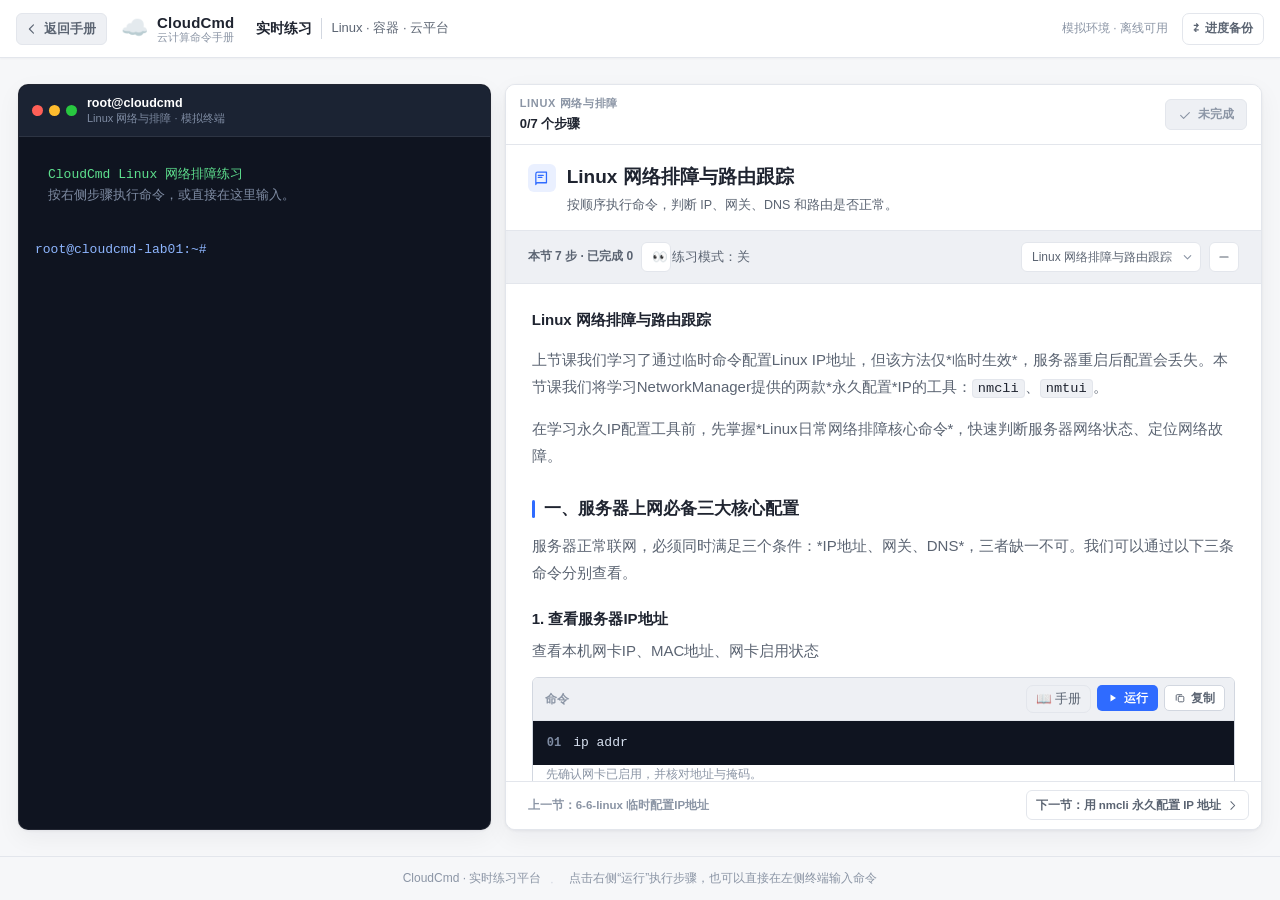
==== academy-lab.html @ 7b752c63 "Establish CloudCmd release baseline" ====
<!DOCTYPE html>
<html lang="zh-CN" data-academy-view>
<head>
<meta charset="UTF-8">
<meta name="viewport" content="width=device-width, initial-scale=1, viewport-fit=cover">
<title>CloudCmd · 实时练习平台</title>
<meta name="description" content="CloudCmd 实时练习平台：左侧模拟终端，右侧步骤讲义，覆盖 Linux、Docker、Kubernetes、华为云 CLI、监控排障等场景，离线可用。">
<meta name="theme-color" content="#2f6bff">
<link rel="icon" href="data:image/svg+xml,<svg xmlns='http://www.w3.org/2000/svg' viewBox='0 0 100 100'><text y='.9em' font-size='90'>☁️</text></svg>">
<link rel="stylesheet" href="assets/css/main.css?v=20260925a">
<link rel="stylesheet" href="assets/css/lab.css?v=20260925a">
<link rel="stylesheet" href="assets/css/progress-transfer.css?v=20260926a">
<link rel="stylesheet" href="assets/css/print.css?v=20260925a" media="print">
</head>
<body class="lab-body">

<a class="skip-link" href="#lesson-body">跳到讲义内容</a>

<!-- ══════════════ 顶栏 ══════════════ -->
<header class="topbar">
  <a class="back-home" href="index.html" id="back-home" title="返回 CloudCmd 云计算命令手册">
    <svg class="ico" viewBox="0 0 24 24" aria-hidden="true"><path d="M14.5 5 7.5 12l7 7"/></svg>
    返回手册
  </a>

  <a class="brand" href="index.html" id="brand-home" title="返回 CloudCmd 首页">
    <span class="brand-logo" aria-hidden="true">☁️</span>
    <span class="brand-text">
      <strong>CloudCmd</strong>
      <small>云计算命令手册</small>
    </span>
  </a>

  <div class="academy-kicker"><strong>实时练习</strong><span>Linux · 容器 · 云平台</span></div>
  <span class="academy-status">模拟环境 · 离线可用</span>
  <button class="progress-top-btn" id="btn-progress-transfer" type="button" aria-label="备份或恢复学习进度" title="备份或恢复学习进度">⇄ <span>进度备份</span></button>
</header>

<!-- ══════════════ 主体：左终端 + 右讲义 ══════════════ -->
<main class="lab">

  <!-- ─── 左：实验机终端 ─── -->
  <section class="term" aria-label="实验终端" id="term">
    <div class="term-bar">
      <span class="term-dots" aria-hidden="true"><i class="dot dot-red"></i><i class="dot dot-yellow"></i><i class="dot dot-green"></i></span>
      <span class="term-bar-text">
        <strong>root@cloudcmd</strong>
        <small>模拟终端 · 命令由引擎现场算出</small>
      </span>
      <!-- 手机端：在「讲义 + 贴底终端」与「全屏终端」之间切换 -->
      <button class="term-bar-btn" id="term-full" type="button" aria-pressed="false" title="全屏终端 / 恢复讲义">
        <svg class="ico" viewBox="0 0 24 24" aria-hidden="true"><path d="M9 4H4v5M15 20h5v-5M20 9V4h-5M4 15v5h5"/></svg>
        <span class="sr-only">全屏终端</span>
      </button>
    </div>

    <div class="term-body" id="term-body" tabindex="0" role="log" aria-live="polite" aria-label="终端输出">
      <pre class="term-out" id="term-out"></pre>
      <div class="term-line-input" id="term-input-row">
        <span class="term-prompt">root@cloudcmd-lab01:~#</span><span class="term-caret" id="term-ghost"></span><span class="term-cursor" aria-hidden="true"></span>
      </div>
    </div>

    <!-- 手机端快捷键条：手机上 `|` `~` `$` 这类字符藏在符号键盘里，方向键干脆没有，
         所以给一排可横向滑动的按钮（桌面端由 CSS 隐藏） -->
    <div class="term-keys" id="term-keys" role="toolbar" aria-label="终端快捷键">
      <button class="tk" type="button" data-k="up" aria-label="上一条命令">↑</button>
      <button class="tk" type="button" data-k="down" aria-label="下一条命令">↓</button>
      <button class="tk" type="button" data-k="|">|</button>
      <button class="tk" type="button" data-k="-">-</button>
      <button class="tk" type="button" data-k="/">/</button>
      <button class="tk" type="button" data-k="~">~</button>
      <button class="tk" type="button" data-k="$">$</button>
      <button class="tk" type="button" data-k="*">*</button>
      <button class="tk" type="button" data-k=">">&gt;</button>
      <button class="tk" type="button" data-k="'">'</button>
      <button class="tk" type="button" data-k='"'>"</button>
      <button class="tk tk-wide" type="button" data-k="space">空格</button>
      <button class="tk tk-wide" type="button" data-k="clear">清屏</button>
    </div>

    <input class="term-real-input" id="term-real-input" type="text" spellcheck="false" autocomplete="off"
           autocapitalize="off" aria-label="在此输入命令，回车执行">
  </section>

  <!-- ─── 右：讲义面板 ─── -->
  <section class="lesson" aria-label="讲义">

    <div class="lesson-toolbar">
      <div class="lesson-context">
        <span class="lesson-kicker">Linux 网络与排障</span>
        <strong id="lesson-count">7 个步骤</strong>
      </div>
      <button class="tb-check" id="tb-check" type="button" aria-disabled="true" title="完成右侧步骤后自动打卡">
        <svg class="ico" viewBox="0 0 24 24" aria-hidden="true"><path d="M4.5 12.6 9.6 17.7 19.5 7.8"/></svg>
        <span id="tb-check-label">未完成</span>
      </button>
    </div>

    <div class="lesson-body" id="lesson-body" tabindex="-1">

      <div class="lesson-head">
        <span class="lh-icon" aria-hidden="true">
          <svg viewBox="0 0 24 24"><path d="M4 5.5A2.5 2.5 0 0 1 6.5 3H19v15H6.5A2.5 2.5 0 0 0 4 20.5z"/><path d="M7.5 7.5h7M7.5 10.5h5"/></svg>
        </span>
        <div>
          <h1 class="lh-title">Linux 网络排障与路由跟踪</h1>
          <p class="lh-subtitle">按顺序执行命令，判断 IP、网关、DNS 和路由是否正常。</p>
        </div>
      </div>

      <!-- 本节步骤导航由 academy-lab.js 生成 -->
      <nav class="lesson-tabs" aria-label="本节操作"></nav>

      <article class="lesson-doc" id="lesson-doc">
        <!-- 讲义正文由 assets/js/academy-lab.js 从课程数据渲染（支持多节课切换） -->
      </article>

    </div>

    <div class="lesson-foot"></div>
  </section>
</main>

<footer class="footer lab-footer">
  <span>CloudCmd · 实时练习平台</span>
  <span class="dot">·</span>
  <span class="sb-hint">点击右侧“运行”执行步骤，也可以直接在左侧终端输入命令</span>
</footer>

<!-- ══════════════ 数据层：模拟终端环境 + 课程数据 + 分类注册表 ══════════════ -->
<script>
  /* 与 index.html 相同的全局约定：各 data 文件把自己挂到这两个对象上。
     分类注册表用来给讲义头部取「场景」名（见 academy-lab.js 的 sceneOf）。 */
  window.CC_LESSONS = window.CC_LESSONS || [];
  window.CC_CATS = window.CC_CATS || {};
  window.CC_DATA = window.CC_DATA || {};
</script>
<script src="data/_registry.js"></script>
<script src="data/termfs.js"></script>
<script src="data/lessons.js"></script>
<script src="data/lessons-linux.js"></script>
<script src="data/lessons-container.js"></script>
<script src="data/lessons-cloud.js"></script>
<script src="data/lessons-data.js"></script>
<script src="data/lessons-shell.js"></script>
<script src="data/lessons-iac.js"></script>
<script src="data/lessons-virt.js"></script>
<script src="data/lessons-sec.js"></script>
<script src="data/lessons-perf.js"></script>
<script src="data/lessons-practice.js"></script>
<script src="data/zz-lesson-assertions.js"></script>
<script src="assets/js/store.js?v=20260926b"></script>
<script src="assets/js/progress-transfer.js?v=20260926a"></script>
<script src="assets/js/shell.js?v=20260925a"></script>
<script src="assets/js/lesson-judge.js?v=20260926b"></script>
<!-- 命令实现的扩展模块：必须排在 shell.js 之后，顺序见 tools/_cmdlist.js -->
<script src="assets/js/sim-data.js?v=20260925a"></script>
<script src="assets/js/cmd-k8s.js?v=20260925a"></script>
<script src="assets/js/cmd-virt.js?v=20260925a"></script>
<script src="assets/js/cmd-iac.js?v=20260925a"></script>
<script src="assets/js/cmd-sec.js?v=20260925a"></script>
<script src="assets/js/cmd-db.js?v=20260925a"></script>
<script src="assets/js/cmd-ops.js?v=20260925a"></script>
<script src="assets/js/cmd-basic2.js?v=20260925c"></script>
<script src="assets/js/fs-extra.js?v=20260925c"></script>
<script src="assets/js/cmd-basic3.js?v=20260925c"></script>
<script src="assets/js/cmd-host.js?v=20260925d"></script>
<script src="assets/js/cmd-text.js?v=20260925e"></script>
<script src="assets/js/cmd-cloud.js?v=20260925f"></script>
<script src="assets/js/academy-lab.js?v=20260926b"></script>
</body>
</html>
---- assets/css/main.css ----
/* ==========================================================================
   CloudCmd · 云计算命令手册
   零依赖样式表：主题变量 → 基础重置 → 布局 → 组件 → 响应式 → 工具类
   ========================================================================== */

/* ---------- 1. 主题变量 ---------- */
:root{
  --bg:#f6f7f9;
  --bg-soft:#eef0f4;
  --bg-card:#ffffff;
  --text:#1f2430;
  --text-dim:#5b6472;
  --text-faint:#8b95a5;
  --border:#e3e6ec;
  --border-strong:#d2d7e0;
  --accent:#2f6bff;
  --accent-hover:#1f56e0;
  --accent-soft:#eaf0ff;
  --cta:#22c55e;
  --cta-hover:#16a34a;
  --ok:#12a150;
  --warn:#e08700;
  --err:#e5484d;
  --purple:#7b5cff;
  --code-bg:#0f1420;
  --code-head:#1b2333;
  --code-text:#d7e0ef;
  --code-dim:#7f8ca3;
  --radius:10px;
  --radius-sm:6px;
  --shadow:0 1px 3px rgba(16,24,40,.06), 0 8px 24px rgba(16,24,40,.05);
  --shadow-lg:0 12px 40px rgba(16,24,40,.14);
  --sidebar-w:270px;
  --shell-w:400px;
  --topbar-h:58px;
  --mono:"JetBrains Mono","Cascadia Mono","SF Mono",Menlo,Consolas,"Liberation Mono",monospace;
  --sans:-apple-system,BlinkMacSystemFont,"Segoe UI","PingFang SC","Hiragino Sans GB","Microsoft YaHei",sans-serif;
}

html[data-theme="dark"]{
  --bg:#0e1116;
  --bg-soft:#151a21;
  --bg-card:#161b23;
  --text:#e6eaf2;
  --text-dim:#a3adbd;
  --text-faint:#6f7a8b;
  --border:#242b36;
  --border-strong:#333c4a;
  --accent:#5b8cff;
  --accent-hover:#7ba3ff;
  --accent-soft:#1a2540;
  --cta:#22c55e;
  --cta-hover:#2ee06a;
  --ok:#2ecc71;
  --warn:#f0a92a;
  --err:#ff6b6f;
  --shadow:0 1px 3px rgba(0,0,0,.4), 0 8px 24px rgba(0,0,0,.3);
  --shadow-lg:0 12px 40px rgba(0,0,0,.5);
  --code-head:#141b28;
}

/* ---------- 2. 基础重置 ---------- */
*,*::before,*::after{box-sizing:border-box}
html{-webkit-text-size-adjust:100%}
body{
  margin:0;
  background:var(--bg);
  color:var(--text);
  font:15px/1.65 var(--sans);
  overflow-wrap:break-word;
}
h1,h2,h3,h4{margin:0;font-weight:650;line-height:1.35}
p{margin:0}
a{color:var(--accent);text-decoration:none}
a:hover{text-decoration:underline}
code,kbd,pre{font-family:var(--mono)}
button{font:inherit;color:inherit}
ul,ol{margin:0;padding:0;list-style:none}
hr{border:0;border-top:1px solid var(--border);margin:22px 0}

:focus-visible{outline:2px solid var(--accent);outline-offset:2px;border-radius:4px}

.skip-link{
  position:absolute;left:-9999px;top:0;z-index:100;
  background:var(--accent);color:#fff;padding:10px 16px;border-radius:0 0 var(--radius) 0;
}
.skip-link:focus{left:0}

::-webkit-scrollbar{width:10px;height:10px}
::-webkit-scrollbar-thumb{background:var(--border-strong);border-radius:6px;border:2px solid transparent;background-clip:content-box}
::-webkit-scrollbar-thumb:hover{background:var(--text-faint);background-clip:content-box}
::-webkit-scrollbar-track{background:transparent}

/* ---------- 3. 顶栏 ---------- */
.topbar{
  position:sticky;top:0;z-index:40;
  height:var(--topbar-h);
  display:flex;align-items:center;gap:14px;
  padding:0 16px;
  background:color-mix(in srgb, var(--bg-card) 88%, transparent);
  backdrop-filter:saturate(180%) blur(12px);
  border-bottom:1px solid var(--border);
}
.brand{display:flex;align-items:center;gap:9px;color:var(--text);flex:0 0 auto}
.brand:hover{text-decoration:none}
.brand-logo{font-size:22px;line-height:1}
.brand-text{display:flex;flex-direction:column;line-height:1.15}
.brand-text strong{font-size:15px;letter-spacing:.2px}
.brand-text small{font-size:11px;color:var(--text-faint)}

.search-wrap{position:relative;flex:1 1 auto;max-width:560px;margin:0 auto}
.search-icon{
  position:absolute;left:11px;top:50%;transform:translateY(-50%);
  width:16px;height:16px;color:var(--text-faint);pointer-events:none;
}
#search-input{
  width:100%;height:38px;
  padding:0 46px 0 34px;
  background:var(--bg-soft);
  border:1px solid var(--border);
  border-radius:999px;
  color:var(--text);font-size:14px;
  transition:border-color .15s, background .15s, box-shadow .15s;
}
#search-input::placeholder{color:var(--text-faint)}
#search-input:focus{
  outline:none;background:var(--bg-card);
  border-color:var(--accent);
  box-shadow:0 0 0 3px var(--accent-soft);
}
#search-input::-webkit-search-cancel-button{cursor:pointer}
.search-kbd{
  position:absolute;right:10px;top:50%;transform:translateY(-50%);
  font-size:11px;color:var(--text-faint);
  border:1px solid var(--border-strong);border-radius:5px;
  padding:1px 6px;background:var(--bg-card);
}

.icon-btn{
  display:inline-flex;align-items:center;justify-content:center;
  width:38px;height:38px;flex:0 0 auto;
  background:transparent;border:1px solid transparent;border-radius:var(--radius-sm);
  cursor:pointer;color:var(--text-dim);
  transition:background .15s,color .15s;
}
.icon-btn:hover{background:var(--bg-soft);color:var(--text)}
.icon-btn svg{width:19px;height:19px}

/* ---------- 4. 布局 ---------- */
.layout{display:flex;align-items:flex-start;min-height:calc(100vh - var(--topbar-h) - 50px)}

.sidebar{
  position:sticky;top:var(--topbar-h);
  flex:0 0 var(--sidebar-w);width:var(--sidebar-w);
  height:calc(100vh - var(--topbar-h));
  display:flex;flex-direction:column;
  border-right:1px solid var(--border);
  background:var(--bg-card);
}
/* 窗口不够宽又开着临时 Shell 时，先把侧栏让出来给文档和终端 */
@media (max-width:1439.98px){
  html[data-shell="on"] .sidebar{display:none}
}
.nav{flex:1 1 auto;overflow-y:auto;padding:14px 10px 8px}
.nav-group{margin-bottom:16px}
.nav-group-title{
  font-size:11px;font-weight:700;letter-spacing:.08em;text-transform:uppercase;
  color:var(--text-faint);padding:0 10px 6px;
}
.nav-link{
  display:flex;align-items:center;gap:9px;
  padding:7px 10px;border-radius:var(--radius-sm);
  color:var(--text-dim);font-size:13.5px;
  transition:background .13s,color .13s;
}
.nav-link:hover{background:var(--bg-soft);color:var(--text);text-decoration:none}
.nav-link.active{background:var(--accent-soft);color:var(--accent);font-weight:600}
.nav-link .nav-icon{font-size:15px;line-height:1;flex:0 0 auto}
.nav-link .nav-name{flex:1 1 auto;min-width:0;overflow:hidden;text-overflow:ellipsis;white-space:nowrap}
.nav-link .nav-count{
  font-size:11px;font-variant-numeric:tabular-nums;
  color:var(--text-faint);background:var(--bg-soft);
  border-radius:999px;padding:1px 7px;flex:0 0 auto;
}
.nav-link.active .nav-count{background:var(--bg-card);color:var(--accent)}
.nav-link.soon{opacity:.55;cursor:not-allowed}
.nav-link.soon:hover{background:transparent;color:var(--text-dim)}

.sidebar-foot{border-top:1px solid var(--border);padding:12px 14px}
.progress-box{font-size:12px;color:var(--text-dim)}
.progress-head{display:flex;justify-content:space-between;margin-bottom:7px}
.progress-head b{color:var(--text);font-variant-numeric:tabular-nums}
.progress-bar{height:6px;border-radius:999px;background:var(--bg-soft);overflow:hidden}
.progress-fill{height:100%;background:linear-gradient(90deg,var(--accent),var(--ok));border-radius:999px;transition:width .3s}

.backdrop{position:fixed;inset:var(--topbar-h) 0 0;background:rgba(16,24,40,.42);z-index:25;border:0}

.main{
  flex:1 1 auto;min-width:0;
  padding:26px 30px 60px;
  max-width:1180px;
}
.wrap{max-width:1000px}

/* ---------- 5. 页头 / 面包屑 ---------- */
.breadcrumb{font-size:12.5px;color:var(--text-faint);margin-bottom:12px}
.breadcrumb a{color:var(--text-dim)}
.breadcrumb span.sep{margin:0 6px;color:var(--text-faint)}

.page-head{margin-bottom:22px}
.page-head h1{font-size:25px;display:flex;align-items:center;gap:10px;flex-wrap:wrap}
.page-head h1 .emoji{font-size:24px}
.page-sub{color:var(--text-dim);font-size:13.5px;margin-top:7px}
/* 标题行：左边标题，右边「实时练习」入口 */
.page-head-row{display:flex;align-items:center;gap:14px;flex-wrap:wrap}
.page-head-row h1{flex:1 1 auto;min-width:0}

/* 分类页的「实时练习」入口按钮 */
.practice-entry{
  display:inline-flex;align-items:center;gap:10px;flex:0 0 auto;
  padding:9px 14px;border-radius:var(--radius);
  background:linear-gradient(180deg,#e9f9ef,#d7f2e2);
  border:1px solid #a9dfc0;color:#0f6b39;text-decoration:none;
  transition:transform .13s,border-color .13s,box-shadow .13s;
}
.practice-entry:hover{
  text-decoration:none;transform:translateY(-1px);
  border-color:var(--cta);box-shadow:0 4px 14px rgba(34,197,94,.18);
}
.practice-entry .pe-icon{font-size:17px;line-height:1}
.practice-entry .pe-text{display:flex;flex-direction:column;line-height:1.25}
.practice-entry .pe-text b{font-size:13.5px;font-weight:700}
.practice-entry .pe-text small{font-size:11.5px;color:#3f7d5c}
.practice-entry .pe-go{font-size:14px;font-weight:700;color:var(--cta)}
.practice-entry.is-soon{
  background:var(--bg-soft);border-color:var(--border);color:var(--text-faint);
  cursor:not-allowed;transform:none;box-shadow:none;
}
.practice-entry.is-soon .pe-text small{color:var(--text-faint)}
html[data-theme="dark"] .practice-entry{
  background:linear-gradient(180deg,#13301f,#0f2618);border-color:#2b6b45;color:#7ee39c;
}
html[data-theme="dark"] .practice-entry .pe-text small{color:#6fbf8d}
html[data-theme="dark"] .practice-entry.is-soon{background:var(--bg-soft);border-color:var(--border);color:var(--text-faint)}

/* ---------- 6.1 练习列表（分类 → 一步一步复习） ---------- */
.practice-sum{
  margin:0 0 16px;padding:12px 15px;
  background:var(--bg-card);border:1px solid var(--border);border-radius:var(--radius);
  font-size:13px;color:var(--text-dim);
}
.practice-sum b{color:var(--accent);font-size:14.5px;margin:0 2px}
.practice-list{display:flex;flex-direction:column;gap:10px}
.practice-item{
  display:flex;align-items:center;gap:14px;
  padding:13px 16px;
  background:var(--bg-card);border:1px solid var(--border);border-radius:var(--radius);
  text-decoration:none;color:inherit;
  transition:border-color .14s,transform .14s,box-shadow .14s;
}
.practice-item:hover{
  text-decoration:none;transform:translateX(2px);
  border-color:var(--cta);box-shadow:0 3px 12px rgba(16,24,40,.06);
}
.practice-item.is-done{border-color:rgba(18,161,80,.45);background:linear-gradient(180deg,var(--bg-card),rgba(34,197,94,.05))}
.pi-no{
  flex:0 0 auto;width:34px;display:flex;flex-direction:column;align-items:center;gap:3px;
  font-size:13px;font-weight:700;color:var(--text-dim);
}
/* 难度标记：由本节引用的命令等级推算（见 terminal.js 的 levelOf）。
   目的很直接 —— 课程在数据里的顺序是按写作批次追加的，实测 18 个分类里只有 1 个
   是难度递增的；不给标记的话，新手进一个分类根本看不出从哪开始。 */
.pi-lv{
  font-style:normal;display:inline-block;
  padding:1px 6px;border-radius:999px;
  font-size:10.5px;font-weight:700;letter-spacing:.2px;
  border:1px solid transparent;
}
.pi-lv.lv1{background:rgba(34,197,94,.14);color:#16a34a;border-color:rgba(34,197,94,.28)}
.pi-lv.lv2{background:rgba(59,130,246,.13);color:#2563eb;border-color:rgba(59,130,246,.26)}
.pi-lv.lv3{background:rgba(245,158,11,.14);color:#d97706;border-color:rgba(245,158,11,.28)}
.pi-lv.lv4{background:rgba(239,68,68,.13);color:#dc2626;border-color:rgba(239,68,68,.26)}
.practice-item.is-done .pi-no{color:var(--ok)}
.pi-main{flex:1 1 auto;min-width:0;display:flex;flex-direction:column;gap:5px}
.pi-title{font-size:14.5px;font-weight:650;display:flex;align-items:center;gap:9px;flex-wrap:wrap}
.pi-done{font-style:normal;font-size:11.5px;font-weight:700;color:var(--ok);background:rgba(34,197,94,.12);padding:1px 7px;border-radius:999px}
.pi-task{font-size:12.5px;color:var(--text-dim);overflow:hidden;text-overflow:ellipsis;white-space:nowrap}
.pi-meta{display:flex;align-items:center;gap:9px;font-size:11.5px;color:var(--text-faint)}
.pi-bar{flex:0 0 auto;width:96px;height:5px;border-radius:999px;background:var(--bg-soft);overflow:hidden}
.pi-bar i{display:block;height:100%;background:var(--cta);border-radius:999px}
.pi-num{flex:0 0 auto}
.pi-cmd{
  font-family:var(--mono);font-size:11.5px;
  overflow:hidden;text-overflow:ellipsis;white-space:nowrap;
  padding:1px 6px;border-radius:4px;background:var(--bg-soft);
}
.pi-go{flex:0 0 auto;font-size:12.5px;font-weight:700;color:var(--cta);white-space:nowrap}

.section-title{
  font-size:13px;font-weight:700;letter-spacing:.04em;
  color:var(--text-faint);text-transform:uppercase;
  margin:30px 0 12px;
}

/* ---------- 6. 首页 hero ---------- */
.hero{
  background:linear-gradient(135deg,var(--accent-soft),var(--bg-card) 62%);
  border:1px solid var(--border);
  border-radius:var(--radius);
  padding:24px 26px;
  box-shadow:var(--shadow);
  margin-bottom:8px;
}
.hero h1{font-size:27px;letter-spacing:-.01em}
.hero p{color:var(--text-dim);margin-top:9px;font-size:14px;max-width:62ch}
.hero-stats{display:flex;gap:26px;margin-top:18px;flex-wrap:wrap}
.hero-cta{display:flex;align-items:center;gap:13px;flex-wrap:wrap;margin-top:16px}
.btn-primary{
  display:inline-flex;align-items:center;gap:7px;
  background:var(--accent);color:#fff;
  padding:9px 19px;border-radius:999px;
  font-size:14px;font-weight:600;
  box-shadow:0 4px 14px rgba(47,107,255,.28);
  transition:background .15s,transform .15s;
}
.btn-primary:hover{background:var(--accent-hover);text-decoration:none;transform:translateY(-1px)}
.hero-cta-note{font-size:12.5px;color:var(--text-faint)}
.hero-stat b{display:block;font-size:22px;font-variant-numeric:tabular-nums;line-height:1.2}
.hero-stat span{font-size:12px;color:var(--text-faint)}

/* ---------- 7. 分类卡片网格 ---------- */
.grid{display:grid;gap:13px;grid-template-columns:repeat(auto-fill,minmax(232px,1fr))}
.cat-card{
  display:flex;flex-direction:column;gap:7px;
  background:var(--bg-card);border:1px solid var(--border);
  border-radius:var(--radius);padding:15px 16px;
  color:var(--text);
  transition:transform .14s,border-color .14s,box-shadow .14s;
}
.cat-card:hover{
  text-decoration:none;transform:translateY(-2px);
  border-color:var(--accent);box-shadow:var(--shadow);
}
.cat-card-top{display:flex;align-items:center;gap:9px}
.cat-card-top .emoji{font-size:19px}
.cat-card-top strong{font-size:14.5px;flex:1 1 auto}
.cat-card-top .nav-count,.cat-card .count{
  font-size:11px;color:var(--text-faint);background:var(--bg-soft);
  border-radius:999px;padding:1px 8px;font-variant-numeric:tabular-nums;flex:0 0 auto;
}
.cat-card p{font-size:12.5px;color:var(--text-dim);min-height:2.6em}
.cat-card .cat-bar{height:4px;border-radius:999px;background:var(--bg-soft);overflow:hidden;margin-top:2px}
.cat-card .cat-bar i{display:block;height:100%;background:var(--ok);border-radius:999px}
.cat-card.soon{opacity:.6}
.cat-card.soon:hover{transform:none;border-color:var(--border);box-shadow:none}

/* ---------- 8. 工具条（筛选） ---------- */
.toolbar{
  display:flex;align-items:center;gap:10px;flex-wrap:wrap;
  padding:11px 13px;margin-bottom:16px;
  background:var(--bg-card);border:1px solid var(--border);border-radius:var(--radius);
}
.toolbar-label{font-size:12px;color:var(--text-faint)}
.seg{display:flex;background:var(--bg-soft);border-radius:var(--radius-sm);padding:2px;gap:2px}
.seg button{
  border:0;background:transparent;cursor:pointer;
  padding:5px 11px;border-radius:5px;font-size:12.5px;color:var(--text-dim);
  transition:background .13s,color .13s;
}
.seg button:hover{color:var(--text)}
.seg button[aria-pressed="true"]{background:var(--bg-card);color:var(--accent);font-weight:600;box-shadow:0 1px 2px rgba(16,24,40,.08)}
.toolbar select{
  height:31px;padding:0 8px;font-size:12.5px;
  background:var(--bg-soft);color:var(--text);
  border:1px solid var(--border);border-radius:var(--radius-sm);
}
.toolbar-spacer{flex:1 1 auto}
.chk{display:inline-flex;align-items:center;gap:6px;font-size:12.5px;color:var(--text-dim);cursor:pointer;user-select:none}
.chk input{accent-color:var(--accent);width:14px;height:14px;cursor:pointer}

/* ---------- 9. 命令卡片 ---------- */
.cmd-list{display:flex;flex-direction:column;gap:12px}
.cmd-card{
  background:var(--bg-card);border:1px solid var(--border);
  border-radius:var(--radius);overflow:hidden;
  transition:border-color .14s,box-shadow .14s;
}
.cmd-card:hover{border-color:var(--border-strong)}
.cmd-card.open{border-color:var(--accent);box-shadow:var(--shadow)}
.cmd-card.mastered{border-left:3px solid var(--ok)}
.cmd-head{
  display:flex;align-items:flex-start;gap:11px;
  padding:13px 15px;cursor:pointer;
}
.cmd-head:hover{background:var(--bg-soft)}
.cmd-head-main{flex:1 1 auto;min-width:0}
.cmd-name-row{display:flex;align-items:center;gap:9px;flex-wrap:wrap}
.cmd-name{
  font-family:var(--mono);font-size:14.5px;font-weight:650;
  color:var(--text);letter-spacing:-.01em;
}
.cmd-summary{font-size:13px;color:var(--text-dim);margin-top:5px}
.cmd-head-actions{display:flex;align-items:center;gap:3px;flex:0 0 auto}
.cmd-body{border-top:1px solid var(--border);padding:15px 16px 17px;background:var(--bg)}

/* 徽章 */
.badge{
  display:inline-flex;align-items:center;gap:3px;
  font-size:11px;font-weight:600;line-height:1;
  padding:3px 7px;border-radius:999px;white-space:nowrap;
}
.badge.lv1{background:rgba(18,161,80,.13);color:var(--ok)}
.badge.lv2{background:rgba(47,107,255,.13);color:var(--accent)}
.badge.lv3{background:rgba(224,135,0,.15);color:var(--warn)}
.badge.lv4{background:rgba(229,72,77,.13);color:var(--err)}
.badge.tag{background:var(--bg-soft);color:var(--text-faint);font-weight:500}
.badge.cat{background:var(--accent-soft);color:var(--accent)}

/* 星标按钮 */
.star-btn{
  display:inline-flex;align-items:center;justify-content:center;
  width:30px;height:30px;border:0;background:transparent;
  border-radius:var(--radius-sm);cursor:pointer;color:var(--text-faint);
  transition:background .13s,color .13s;
}
.star-btn:hover{background:var(--bg-soft);color:var(--warn)}
.star-btn.on{color:var(--warn)}
.star-btn svg{width:16px;height:16px}

/* ---------- 10. 代码块 ---------- */
.code{
  position:relative;background:var(--code-bg);
  border-radius:var(--radius-sm);margin:9px 0;
  border:1px solid rgba(255,255,255,.06);
}
.code-head{
  display:flex;align-items:center;gap:8px;
  padding:6px 10px;background:var(--code-head);
  border-radius:var(--radius-sm) var(--radius-sm) 0 0;
}
.code-head .lang{font-size:11px;color:var(--code-dim);font-family:var(--mono);flex:1 1 auto;letter-spacing:.04em}
.code pre{
  margin:0;padding:11px 13px;overflow-x:auto;
  color:var(--code-text);font-size:13px;line-height:1.62;
  tab-size:2;
}
.code.single pre{border-radius:var(--radius-sm)}
.copy-btn{
  display:inline-flex;align-items:center;gap:5px;
  border:1px solid rgba(255,255,255,.16);background:rgba(255,255,255,.06);
  color:#c3cddd;font-size:11.5px;
  padding:3px 9px;border-radius:5px;cursor:pointer;
  transition:background .13s,color .13s,border-color .13s;flex:0 0 auto;
}
.copy-btn:hover{background:rgba(255,255,255,.14);color:#fff}
.copy-btn.done{background:rgba(46,204,113,.2);border-color:rgba(46,204,113,.5);color:#5ee08e}
.copy-btn svg{width:13px;height:13px}

/* 内联命令代码（正文里） */
.inline-code{
  font-family:var(--mono);font-size:.9em;
  background:var(--bg-soft);color:var(--text);
  border:1px solid var(--border);
  padding:1px 5px;border-radius:4px;
}

/* ---------- 11. 详情区块 ---------- */
.block{margin:16px 0}
.block-title{
  font-size:11.5px;font-weight:700;letter-spacing:.07em;text-transform:uppercase;
  color:var(--text-faint);margin-bottom:8px;
}
.param-table{width:100%;border-collapse:collapse;font-size:13px}
.param-table th,.param-table td{
  text-align:left;padding:7px 10px;
  border-bottom:1px solid var(--border);vertical-align:top;
}
.param-table th{font-size:11.5px;color:var(--text-faint);font-weight:600;text-transform:uppercase;letter-spacing:.05em}
.param-table tr:last-child td{border-bottom:0}
.param-table td:first-child{
  font-family:var(--mono);font-size:12.5px;
  white-space:nowrap;color:var(--accent);width:1%;
}
.param-table td:last-child{color:var(--text-dim)}

.notes{
  background:rgba(224,135,0,.08);
  border-left:3px solid var(--warn);
  border-radius:0 var(--radius-sm) var(--radius-sm) 0;
  padding:10px 13px;font-size:13px;
}
.notes li{position:relative;padding-left:16px;margin:4px 0;color:var(--text-dim)}
.notes li::before{content:"⚠";position:absolute;left:0;color:var(--warn);font-size:11px}
.notes li:first-child{margin-top:0}
.notes li:last-child{margin-bottom:0}

.ex{margin:11px 0}
.ex-desc{font-size:12.5px;color:var(--text-dim);margin-bottom:5px}
.ex-desc b{color:var(--text-faint);font-weight:600;margin-right:5px;font-variant-numeric:tabular-nums}

.related{display:flex;flex-wrap:wrap;gap:7px}
.related a{
  font-family:var(--mono);font-size:12px;
  background:var(--bg-soft);border:1px solid var(--border);
  padding:3px 9px;border-radius:999px;color:var(--text-dim);
}
.related a:hover{border-color:var(--accent);color:var(--accent);text-decoration:none}

.detail-foot{
  display:flex;justify-content:space-between;gap:12px;align-items:center;flex-wrap:wrap;
  margin-top:20px;padding-top:14px;border-top:1px dashed var(--border);
  font-size:12.5px;
}
.detail-foot-meta{display:inline-flex;align-items:center;gap:6px;flex-wrap:wrap}

/* 「标记为已掌握」——
   这是一条命令唯一的"我学会了"动作，做小了不像按钮、做花了抢内容。
   形态取"复选框"的隐喻：左边一个空圆圈，勾上之后圆圈填绿、勾变白。
   （早先这里没给 svg 定尺寸，勾图标按浏览器默认的 300×150 渲染，
   把整条底栏撑得又高又怪 —— 这是"太丑"的真正原因。） */
.detail-foot .master-toggle{
  display:inline-flex;align-items:center;gap:9px;
  background:var(--bg-card);border:1px solid var(--border);
  padding:7px 15px 7px 9px;border-radius:10px;cursor:pointer;
  color:var(--text);font-size:13px;font-weight:500;line-height:1;
  box-shadow:0 1px 2px rgba(0,0,0,.04);
  transition:background .16s ease,border-color .16s ease,color .16s ease,box-shadow .16s ease,transform .1s ease;
}
/* 未勾选时是**看得见的空心圆 + 淡淡的勾**。
   之前给的是白色实心圆，在浅色页面上像一个渲染空洞 ——
   截图看过一眼就知道：它不像"点我打勾"，像坏了。 */
.detail-foot .master-toggle .mt-ico{
  display:inline-flex;align-items:center;justify-content:center;
  width:20px;height:20px;border-radius:50%;flex:0 0 auto;
  background:transparent;border:1.5px solid var(--text-faint);color:var(--text-faint);
  transition:background .16s ease,border-color .16s ease,box-shadow .16s ease,color .16s ease;
}
.detail-foot .master-toggle .mt-ico svg{width:12px;height:12px;opacity:.4;transition:opacity .16s ease}
.detail-foot .master-toggle:hover{border-color:var(--ok);color:var(--ok);box-shadow:0 2px 8px rgba(18,161,80,.14)}
.detail-foot .master-toggle:hover .mt-ico{border-color:var(--ok);color:var(--ok)}
.detail-foot .master-toggle:hover .mt-ico svg{opacity:.85}
.detail-foot .master-toggle:active{transform:scale(.97)}
.detail-foot .master-toggle:focus-visible{outline:2px solid var(--accent);outline-offset:2px}
.detail-foot .master-toggle.on{
  background:rgba(18,161,80,.12);border-color:rgba(18,161,80,.45);
  color:var(--ok);font-weight:600;
}
.detail-foot .master-toggle.on .mt-ico{background:var(--ok);border-color:var(--ok);box-shadow:0 0 0 3px rgba(18,161,80,.16)}
.detail-foot .master-toggle.on .mt-ico svg{opacity:1}

/* 卡片被标记掌握后，整卡略微降调，让"还没学会的"更显眼 */
.cmd-card.mastered .cmd-name::after{content:' ✓';color:var(--ok);font-weight:600}
.pager{display:flex;gap:8px}
.pager a{color:var(--text-dim);font-size:12.5px}

/* ---------- 12. 搜索页 ---------- */
.search-meta{font-size:13px;color:var(--text-dim);margin-bottom:14px}
.search-meta b{color:var(--text)}
mark{background:var(--accent-soft);color:var(--accent);border-radius:3px;padding:0 2px}
.empty{
  text-align:center;padding:56px 20px;color:var(--text-faint);
  background:var(--bg-card);border:1px dashed var(--border-strong);border-radius:var(--radius);
}
.empty .big{font-size:34px;display:block;margin-bottom:10px}
.empty p{font-size:13.5px}

.kbd-list{display:flex;flex-direction:column;gap:7px;margin-top:12px;font-size:13px;color:var(--text-dim)}
.kbd-list div{display:flex;gap:9px;align-items:center}
kbd{
  background:var(--bg-card);border:1px solid var(--border-strong);
  border-bottom-width:2px;border-radius:5px;
  padding:1px 6px;font-size:11.5px;color:var(--text);
}

/* ---------- 13. 路线图 ---------- */
.roadmap{position:relative;padding-left:30px}
/* 路线图页顶部的「综合实战」入口块。
   视觉上刻意与下面的阶段卡片区分：它不是"一个阶段"，而是"把阶段串起来用"。 */
.cap-box{
  margin:14px 0 18px;padding:14px 16px;
  border:1px solid var(--border);border-radius:var(--radius);
  background:linear-gradient(180deg,var(--bg-card),rgba(99,102,241,.05));
}
.cap-head{display:flex;align-items:baseline;gap:10px;flex-wrap:wrap;margin-bottom:10px}
.cap-head b{font-size:15px}
.cap-head span{font-size:12.5px;color:var(--text-dim)}
.cap-list{display:grid;grid-template-columns:repeat(auto-fit,minmax(260px,1fr));gap:10px}
.cap-item{
  display:flex;flex-direction:column;gap:5px;
  padding:11px 13px;border:1px solid var(--border);border-radius:var(--radius-sm);
  background:var(--bg-card);text-decoration:none;transition:border-color .13s;
}
.cap-item:hover{border-color:var(--accent);text-decoration:none}
.cap-title{font-size:13.5px;font-weight:650;color:var(--text)}
.cap-meta{font-size:11.5px;color:var(--text-faint)}
.cap-task{font-size:12px;color:var(--text-dim);line-height:1.5}
.cap-go{font-size:12px;font-weight:650;color:var(--accent);margin-top:2px}
.roadmap::before{
  content:"";position:absolute;left:9px;top:6px;bottom:6px;
  width:2px;background:var(--border);
}
.stage{position:relative;margin-bottom:14px}
.stage::before{
  content:"";position:absolute;left:-26px;top:15px;
  width:11px;height:11px;border-radius:50%;
  background:var(--bg-card);border:2px solid var(--border-strong);
}
.stage.done::before{background:var(--ok);border-color:var(--ok)}
.stage-card{
  background:var(--bg-card);border:1px solid var(--border);
  border-radius:var(--radius);padding:15px 17px;
}
.stage.done .stage-card{border-color:rgba(18,161,80,.4)}
.stage-head{display:flex;align-items:center;gap:10px;flex-wrap:wrap;cursor:pointer}
.stage-no{
  font-family:var(--mono);font-size:11px;font-weight:700;
  background:var(--accent-soft);color:var(--accent);
  padding:2px 8px;border-radius:999px;
}
.stage-head h3{font-size:15.5px;flex:1 1 auto}
.stage-meta{font-size:12px;color:var(--text-faint)}
.stage-body{margin-top:13px;display:grid;gap:12px}
.stage-sec h4{font-size:12px;color:var(--text-faint);text-transform:uppercase;letter-spacing:.06em;margin-bottom:6px}
.stage-sec ul{display:flex;flex-direction:column;gap:4px;font-size:13px;color:var(--text-dim)}
.stage-sec li{position:relative;padding-left:15px}
.stage-sec li::before{content:"▸";position:absolute;left:2px;color:var(--text-faint);font-size:10px;top:1px}
.stage-goal{font-size:13.5px;color:var(--text-dim)}
.stage-links{display:flex;gap:7px;flex-wrap:wrap;margin-top:3px}
.stage-links a{font-size:12px;background:var(--bg-soft);border:1px solid var(--border);padding:3px 9px;border-radius:999px;color:var(--text-dim)}
.stage-links a:hover{border-color:var(--accent);color:var(--accent);text-decoration:none}
.stage-done-btn{
  border:1px solid var(--border);background:var(--bg-card);cursor:pointer;
  font-size:12px;padding:4px 10px;border-radius:999px;color:var(--text-dim);
}
.stage-done-btn.on{background:rgba(18,161,80,.1);border-color:var(--ok);color:var(--ok);font-weight:600}

/* ---------- 14. 故障速查 ---------- */
.cheat{display:flex;flex-direction:column;gap:11px}
.cheat-card{
  background:var(--bg-card);border:1px solid var(--border);
  border-radius:var(--radius);padding:14px 16px;
}
.cheat-card h3{font-size:14.5px;display:flex;align-items:center;gap:8px}
.cheat-card .sym{font-size:15px}
.cheat-chain{
  font-family:var(--mono);font-size:12.5px;color:var(--text-dim);
  margin-top:9px;line-height:1.8;word-break:break-word;
}
.cheat-chain .arrow{color:var(--accent);margin:0 5px}
/* 链上每一步：能点进命令手册的给一条下划线，模拟终端跑不了的给虚化 + 「仅真机」标 */
.cheat-step{padding:0 1px;border-bottom:1px dashed transparent}
.cheat-step a{color:inherit;text-decoration:none;border-bottom:1px dashed var(--border-strong)}
.cheat-step a:hover{color:var(--accent);border-bottom-color:var(--accent)}
.cheat-step.is-note{color:var(--text-faint);font-style:italic}
.cheat-step.not-runnable{opacity:.72}
.cheat-step.not-runnable a{border-bottom-style:dotted}
.cheat-tag{
  display:inline-block;margin:0 2px 0 4px;padding:0 5px;
  font-size:10.5px;line-height:16px;border-radius:4px;
  color:var(--warn,#b26a00);border:1px solid currentColor;opacity:.85;
  vertical-align:1px;white-space:nowrap;
}
/* 命令详情页顶部的「仅真机」说明：先说清楚跑不了，再给原因 */
.sim-note{
  display:flex;gap:9px;align-items:flex-start;
  background:var(--bg-soft,rgba(178,106,0,.07));
  border:1px solid var(--warn,#b26a00);border-radius:var(--radius);
  padding:10px 12px;margin-bottom:14px;font-size:12.5px;line-height:1.7;
  color:var(--text-dim);
}
.sim-note-tag{
  flex:0 0 auto;padding:0 6px;line-height:18px;border-radius:4px;
  font-size:11px;color:var(--warn,#b26a00);border:1px solid currentColor;
  white-space:nowrap;
}
.sim-note-text{flex:1 1 auto;min-width:0}

/* ---------- 15. 页脚 ---------- */
.footer{
  display:flex;align-items:center;justify-content:center;gap:9px;flex-wrap:wrap;
  padding:18px 20px;border-top:1px solid var(--border);
  font-size:12px;color:var(--text-faint);
}
.footer .dot{color:var(--border-strong)}

/* ---------- 16. 提示条 ---------- */
.toast{
  position:fixed;left:50%;bottom:26px;transform:translate(-50%,14px);
  background:#111827;color:#f3f6fb;
  padding:9px 18px;border-radius:999px;font-size:13px;
  box-shadow:var(--shadow-lg);z-index:60;
  opacity:0;pointer-events:none;transition:opacity .2s,transform .2s;
}
.toast.show{opacity:1;transform:translate(-50%,0)}

/* ---------- 17. 响应式 ---------- */
@media (max-width:980px){
  .main{padding:20px 18px 50px}
  .hero{padding:20px}
  .hero h1{font-size:22px}
}
@media (max-width:900px){
  .only-desktop{display:none}
  .sidebar{
    position:fixed;top:var(--topbar-h);left:0;bottom:0;
    width:290px;height:auto;z-index:30;
    transform:translateX(-100%);transition:transform .22s ease;
    box-shadow:var(--shadow-lg);
  }
  body.nav-open .sidebar{transform:translateX(0)}
  body.nav-open{overflow:hidden}
  .main{padding:18px 15px 46px}
  .grid{grid-template-columns:repeat(auto-fill,minmax(160px,1fr))}
  .cmd-head{padding:12px 13px}
  .cmd-body{padding:13px}
  .param-table td:first-child{white-space:normal}
}
@media (min-width:901px){
  .only-mobile{display:none}
  .backdrop{display:none !important}
}
@media (max-width:560px){
  .brand-text small{display:none}
  .hero-stats{gap:18px}
  .hero-stat b{font-size:19px}
  .param-table thead{display:none}
  .param-table td{display:block;border:0;padding:3px 0}
  .param-table td:first-child{font-weight:650;padding-top:9px}
  .param-table td:last-child{padding-bottom:7px;border-bottom:1px solid var(--border)}
  .detail-foot{flex-direction:column;align-items:stretch}
}

/* ---------- 17.1 手机端（可看可练）：触摸目标与聚焦行为 ----------
   两条都是手机上独有的问题，桌面上不会暴露：
   1. 输入框字号 <16px 时，iOS Safari 聚焦会自动放大整个页面，用户得手动缩回去
   2. 手指的触摸目标要比鼠标大：iOS HIG 建议 44pt、Material 建议 48dp。
      收藏星标原为 30×30、筛选按钮 31 高，在手机上按不准 */
@media (max-width:760px){
  /* #search-input 是 ID 选择器，普通 input 规则压不过它，必须点名 */
  input,select,textarea,.search-input,#search-input{font-size:16px}
  /* 临时 Shell 面板里的终端输入框同理：12.5px 会让 iOS 聚焦时放大整页 */
  .term-input,.shell-body .term .term-input{font-size:16px;min-height:40px}
  .shell-body .term .term-input-row{padding:8px 11px}
  /* 触摸端去掉 300ms 双击缩放延迟 */
  a,button,.btn,.star-btn,.nav-link,.chip,input[type="checkbox"],input[type="radio"]{touch-action:manipulation}
  .lesson-body,.shell-body{overscroll-behavior:contain}

  /* ⚠️ 顶栏在窄屏会溢出，把整页撑宽（实测 375 的屏上文档宽 434）：
     flex 子项默认 min-width:auto，搜索框按内容宽度撑开后就再也缩不回去。
     必须显式给它 min-width:0，同时收紧间距。
     这个 bug 之前一直没被发现，因为当时的断言是
     `scrollWidth > innerWidth` —— 两个值都被撑到 434，比出来是"没溢出"。 */
  .topbar{gap:8px;padding:0 10px}
  .search-wrap{min-width:0;margin:0}
  .topbar .brand-text{display:none}      /* 只留 ☁️ 图标，把宽度让给搜索框 */
  .topbar .icon-btn{width:34px;height:34px;flex:0 0 auto}
  .topbar .icon-btn svg{width:18px;height:18px}
  .search-kbd{display:none}
  .star-btn{width:42px;height:42px;margin:-6px}
  .star-btn svg{width:18px;height:18px}
  .btn-ghost,.btn-primary{min-height:42px}
  .nav-link{min-height:46px}
  .chip,.filter-btn,.seg-btn{min-height:38px;padding-left:14px;padding-right:14px}
  input[type="checkbox"],input[type="radio"]{width:20px;height:20px}
  /* 代码块在窄屏要能横向滑动，而不是把整页撑宽 */
  pre,code,.code-block,.cmd-code{max-width:100%;overflow-x:auto;-webkit-overflow-scrolling:touch}
  .main{padding:14px 12px 40px}
  .cmd-head{padding:12px}
  .cmd-body{padding:12px}
}

/* ---------- 19. 模拟终端 ---------- */
.callout{
  background:var(--accent-soft);
  border:1px solid var(--border);
  border-left:3px solid var(--accent);
  border-radius:0 var(--radius) var(--radius) 0;
  padding:13px 16px;margin:14px 0 6px;
  font-size:13px;color:var(--text-dim);line-height:1.75;
}
.callout b{color:var(--text)}

.term-wrap{margin-bottom:10px}
.term{
  background:var(--code-bg);
  border:1px solid rgba(255,255,255,.08);
  border-radius:var(--radius);
  overflow:hidden;
  box-shadow:var(--shadow);
}
.term-bar{
  display:flex;align-items:center;gap:7px;
  padding:8px 12px;background:var(--code-head);
  border-bottom:1px solid rgba(255,255,255,.06);
}
.term-bar .dot{width:11px;height:11px;border-radius:50%;flex:0 0 auto}
.term-bar .dot.r{background:#ff5f57}
.term-bar .dot.y{background:#febc2e}
.term-bar .dot.g{background:#28c840}
.term-title{
  flex:1 1 auto;text-align:center;
  font-family:var(--mono);font-size:11.5px;color:var(--code-dim);
  overflow:hidden;text-overflow:ellipsis;white-space:nowrap;
}
.term-badge{
  font-size:10.5px;color:#ffd479;
  border:1px solid rgba(255,212,121,.35);border-radius:999px;
  padding:1px 8px;flex:0 0 auto;
}
.term-reset{
  border:1px solid rgba(255,255,255,.16);background:rgba(255,255,255,.06);
  color:#c3cddd;font-size:11px;padding:2px 8px;border-radius:5px;cursor:pointer;flex:0 0 auto;
}
.term-reset:hover{background:rgba(255,255,255,.14);color:#fff}

.term-out{
  font-family:var(--mono);
  font-size:12.5px;line-height:1.65;
  color:var(--code-text);
  padding:11px 13px;
  max-height:340px;overflow-y:auto;
  white-space:pre-wrap;word-break:break-word;
}
.term-compact .term-out{max-height:250px;min-height:96px}
.term-out > *{display:block}
.t-out{color:var(--code-text)}
.t-err{color:#ff8b8f}
.t-dim{color:var(--code-dim)}
.t-cmd{color:#8ee6a8}
.t-prompt{color:#7fb2ff}
.term-line{margin-top:6px}
.term-ok{color:#5ee08e;font-weight:600;margin-top:8px}
.term-hint{color:#ffd479;margin-top:8px}

.term-input-row{
  display:flex;align-items:center;gap:8px;
  padding:9px 13px;
  border-top:1px solid rgba(255,255,255,.07);
  background:rgba(255,255,255,.02);
}
.term-input{
  flex:1 1 auto;min-width:0;
  background:transparent;border:0;outline:none;
  font-family:var(--mono);font-size:13px;color:#eaf0ff;
  caret-color:#8ee6a8;
}
.term-input::placeholder{color:var(--code-dim)}
.term-input-row:focus-within{background:rgba(255,255,255,.045)}

.term-quick{display:flex;flex-wrap:wrap;gap:7px;margin:11px 0 4px}
.term-quick button{
  font-family:var(--mono);font-size:11.5px;
  background:var(--bg-card);border:1px solid var(--border);
  color:var(--text-dim);padding:3px 10px;border-radius:999px;cursor:pointer;
}
.term-quick button:hover{border-color:var(--accent);color:var(--accent)}

/* ---------- 20. 实验台：左大终端 + 右步骤讲义 ---------- */
.lab{
  display:flex;flex-direction:column;
  height:calc(100vh - var(--topbar-h) - 148px);
  min-height:480px;gap:10px;
}

/* 顶部实验条（对齐在线实验平台的工具条：题目信息 + 状态 + 主操作） */
.lab-bar{
  flex:0 0 auto;display:flex;align-items:center;gap:9px;
  background:var(--bg-card);border:1px solid var(--border);
  border-radius:var(--radius);padding:8px 13px;
  font-size:12.5px;
}
.lab-bar-brand{font-weight:700;color:var(--text);flex:0 0 auto}
.lab-bar-sep{color:var(--border-strong)}
.lab-bar-bc{color:var(--text-faint);flex:0 0 auto}
.lab-bar-spacer{flex:1 1 auto;min-width:10px}
.lab-bar-title{
  color:var(--text);font-weight:600;flex:0 1 auto;
  overflow:hidden;text-overflow:ellipsis;white-space:nowrap;max-width:320px;
}
.lab-bar-state{color:var(--text-faint);flex:0 0 auto}
.lab-bar-done{color:var(--ok);font-weight:700}
.lab-cta{
  flex:0 0 auto;border:0;cursor:pointer;
  background:var(--cta);color:#fff;
  font-size:12.5px;font-weight:600;
  padding:6px 15px;border-radius:999px;
  box-shadow:0 3px 10px rgba(34,197,94,.28);
  transition:background .14s,transform .14s;
}
.lab-cta:hover{background:var(--cta-hover);transform:translateY(-1px)}

/* 顶部题目切换条 */
.lab-tabs{
  flex:0 0 auto;display:flex;align-items:center;gap:5px;
  flex-wrap:nowrap;overflow-x:auto;padding-bottom:0;
}
.lab-tabs-label{
  flex:0 0 auto;font-size:11.5px;font-weight:700;letter-spacing:.02em;
  color:#fff;background:var(--accent);
  padding:5px 11px;border-radius:var(--radius-sm);
  margin-right:4px;
}
.lab-tab{
  flex:0 0 auto;min-width:29px;height:27px;padding:0 8px;
  display:inline-flex;align-items:center;justify-content:center;
  font-size:12px;font-variant-numeric:tabular-nums;
  color:var(--text-dim);background:var(--bg-card);
  border:1px solid var(--border);border-radius:var(--radius-sm);
  transition:border-color .13s,color .13s,background .13s;
}
.lab-tab:hover{border-color:var(--accent);color:var(--accent);text-decoration:none}
/* 切题条上的难度角标：让"这条学习路径的坡度"一眼可见。
   与练习列表的 .pi-lv 用同一套配色，读法一致。 */
.lab-tab-lv{
  font-style:normal;margin-left:4px;font-size:9.5px;font-weight:700;
  padding:0 4px;border-radius:999px;line-height:14px;
}
.lab-tab-lv.lv1{background:rgba(34,197,94,.16);color:#16a34a}
.lab-tab-lv.lv2{background:rgba(59,130,246,.16);color:#2563eb}
.lab-tab-lv.lv3{background:rgba(245,158,11,.18);color:#d97706}
.lab-tab-lv.lv4{background:rgba(239,68,68,.16);color:#dc2626}
.lab-tab.cur .lab-tab-lv{background:rgba(255,255,255,.28);color:#fff}
.lab-tab.cur{background:var(--accent);border-color:var(--accent);color:#fff;font-weight:700}
.lab-tab.done{color:var(--ok);border-color:rgba(18,161,80,.45);background:rgba(18,161,80,.08)}
.lab-tab.done.cur{background:var(--ok);border-color:var(--ok);color:#fff}
.lab-tab-free{font-size:15px;line-height:1}
.lab-tabs-spacer{flex:1 1 auto;min-width:8px}
.lab-tabs-hint{flex:0 0 auto;font-size:11.5px;color:var(--text-faint)}

/* 主体：左终端 + 右讲义（比例对齐参考图约 1.9 : 1） */
.lab-body{flex:1 1 auto;min-height:0;display:flex;gap:12px;align-items:stretch;margin-top:2px}
.lab-left{flex:1 1 65.5%;min-width:0;display:flex}
.lab-left .term{flex:1 1 auto;display:flex;flex-direction:column;min-height:0}
.lab-left .term-out{
  flex:1 1 auto;min-height:70px;max-height:none;overflow-y:auto;
  font-size:13px;line-height:1.7;
  display:flex;flex-direction:column;padding:0;
}
.lab-left .term-out-inner{margin-top:auto;padding:11px 13px 4px}
.lab-left .term-input-row{flex:0 0 auto}

/* 右侧讲义面板 */
.lab-right{
  flex:0 0 33.5%;min-width:290px;
  display:flex;flex-direction:column;min-height:0;
  background:var(--bg-card);
  border:1px solid var(--border);border-radius:var(--radius);
  overflow:hidden;
}
.lab-head{flex:0 0 auto;padding:14px 16px 12px;border-bottom:1px solid var(--border)}
.lab-head-top{display:flex;align-items:center;gap:8px;flex-wrap:wrap;margin-bottom:7px}
.lab-head-top h2{font-size:15.5px;flex:1 1 auto;min-width:0}
.lab-progress{font-size:12px;color:var(--text-faint);flex:0 0 auto;font-variant-numeric:tabular-nums}
.lab-progress b{color:var(--text);font-weight:700}
.lab-all-done{
  flex:0 0 auto;font-size:11.5px;font-weight:700;
  color:#fff;background:var(--ok);padding:2px 9px;border-radius:999px;
}
.lab-desc{font-size:12.5px;color:var(--text-dim);line-height:1.65}
.lab-goal{
  font-size:12.5px;color:var(--text);
  background:var(--bg-soft);border-left:3px solid var(--accent);
  border-radius:0 var(--radius-sm) var(--radius-sm) 0;
  padding:7px 11px;margin-top:9px;
}
.lab-goal b{color:var(--accent);margin-right:7px}

/* 步骤列表 */
.lab-steps-wrap{flex:1 1 auto;min-height:0;overflow-y:auto;padding:9px 11px 0}
.lab-steps{display:flex;flex-direction:column;gap:8px}
.lab-step{
  border:1px solid var(--border);border-radius:var(--radius-sm);
  background:var(--bg);overflow:hidden;
  transition:border-color .13s;
}
.lab-step.done{border-color:rgba(18,161,80,.42);background:rgba(18,161,80,.05)}
.lab-step-head{
  display:flex;align-items:flex-start;gap:9px;
  padding:9px 11px;cursor:pointer;
}
.lab-step-head:hover{background:var(--bg-soft)}
.lab-step-no{
  flex:0 0 auto;width:20px;height:20px;margin-top:1px;
  display:flex;align-items:center;justify-content:center;
  font-size:11px;font-weight:700;
  border:1px solid var(--border-strong);border-radius:50%;
  color:var(--text-faint);font-variant-numeric:tabular-nums;
}
.lab-step.done .lab-step-no{background:var(--ok);border-color:var(--ok);color:#fff}
.lab-step-title{
  flex:1 1 auto;min-width:0;font-size:13px;line-height:1.5;
  color:var(--text);font-weight:600;
}
.lab-step-about{font-size:12px;color:var(--text-dim);line-height:1.55;margin-bottom:6px}
.lab-step-caret{flex:0 0 auto;font-size:10px;color:var(--text-faint);transition:transform .15s}
.lab-step.collapsed .lab-step-caret{transform:rotate(-90deg)}
.lab-step.collapsed .lab-step-body{display:none}
.lab-step-body{padding:0 11px 10px 40px}

.lab-cmd{
  display:flex;align-items:center;gap:7px;
  background:var(--code-bg);border-radius:var(--radius-sm);
  padding:6px 7px 6px 10px;margin-bottom:6px;
  overflow:hidden;
}
.lab-cmd code{
  flex:1 1 auto;min-width:0;font-size:12px;color:var(--code-text);
  white-space:nowrap;overflow:hidden;text-overflow:ellipsis;
}
.lab-cmd-btns{flex:0 0 auto;display:flex;gap:6px}
.lab-cmd-btn{
  flex:0 0 auto;font-size:11px;white-space:nowrap;
  border:1px solid rgba(255,255,255,.18);background:rgba(255,255,255,.07);
  color:#c3cddd;padding:3px 9px;border-radius:5px;cursor:pointer;
  transition:background .13s,color .13s;
}
.lab-cmd-btn:hover{background:rgba(255,255,255,.16);color:#fff}
.lab-cmd-btn.primary{background:rgba(46,204,113,.22);border-color:rgba(46,204,113,.5);color:#7fe6a6}
.lab-cmd-btn.primary:hover{background:rgba(46,204,113,.34);color:#fff}
.lab-step-note{font-size:12px;color:var(--text-faint);line-height:1.6}

/* 面板底部操作 */
.lab-foot{
  flex:0 0 auto;display:flex;gap:7px;flex-wrap:wrap;align-items:center;
  padding:11px 14px;border-top:1px solid var(--border);
}
.lab-foot .btn-ghost{font-size:12px;padding:5px 11px}
.lab-foot .btn-ghost[disabled]{opacity:.45;cursor:not-allowed}
.lab-foot-note{
  flex:0 0 auto;padding:0 14px 11px;
  font-size:11px;color:var(--text-faint);
}
.lab-foot-note b{color:var(--warn)}
.lab-right .lesson-hint,
.lab-right .lesson-answer{margin:0 14px 12px}
.lab-right .lesson-answer{padding:11px 12px}
.lab-right .code pre{font-size:12px}

/* 响应式：窄屏改为上下（终端在上、讲义在下） */
@media (max-width:1180px){
  .lab{height:auto;min-height:0}
  .lab-body{flex-direction:column}
  .lab-left{flex:none;min-height:440px}
  .lab-right{flex:none;min-width:0;max-height:none}
  .lab-steps-wrap{max-height:none;padding-bottom:8px}
}
@media (max-height:760px) and (min-width:1181px){
  .lab{height:auto;min-height:0}
  .lab-left{min-height:400px}
  .lab-steps-wrap{max-height:380px}
}

.lesson-progress-box{
  margin:20px 0 6px;padding:12px 15px;
  background:var(--bg-card);border:1px solid var(--border);border-radius:var(--radius);
  font-size:13px;color:var(--text-dim);
}
/* 练习卡片（卡片模式仍在代码里保留） */
.lesson-list{display:flex;flex-direction:column;gap:16px}
.lesson-card{
  background:var(--bg-card);border:1px solid var(--border);
  border-radius:var(--radius);padding:16px 17px;
  transition:border-color .15s;
}
.lesson-card.done{border-color:rgba(18,161,80,.45)}
.lesson-title-row{display:flex;align-items:center;gap:10px;flex-wrap:wrap;margin-bottom:7px}
.lesson-title-row h3{font-size:15.5px;flex:1 1 auto}
.lesson-prompt{font-size:13.5px;color:var(--text-dim);margin-bottom:8px}
.lesson-task{
  font-size:13.5px;color:var(--text);
  background:var(--bg-soft);border-left:3px solid var(--accent);
  border-radius:0 var(--radius-sm) var(--radius-sm) 0;
  padding:8px 12px;margin-bottom:12px;
}
.lesson-task b{color:var(--accent);margin-right:8px}
.lesson-actions{display:flex;gap:8px;flex-wrap:wrap;margin-top:11px}
.btn-ghost{
  background:var(--bg-card);border:1px solid var(--border);
  color:var(--text-dim);font-size:12.5px;
  padding:6px 13px;border-radius:999px;cursor:pointer;
  transition:border-color .13s,color .13s;
}
.btn-ghost:hover{border-color:var(--accent);color:var(--accent)}
.lesson-hint{
  margin-top:11px;padding:11px 14px;
  background:rgba(224,135,0,.08);border-left:3px solid var(--warn);
  border-radius:0 var(--radius-sm) var(--radius-sm) 0;font-size:13px;color:var(--text-dim);
}
.lesson-hint b{color:var(--warn);display:block;margin-bottom:5px}
.hint-list{display:flex;flex-direction:column;gap:4px;padding-left:14px;list-style:disc}
.lesson-answer{
  margin-top:12px;padding:13px 14px;
  background:var(--bg);border:1px dashed var(--border-strong);border-radius:var(--radius);
}
.lesson-teach{
  font-size:13px;color:var(--text-dim);line-height:1.75;
  background:var(--bg-card);border-left:3px solid var(--ok);
  border-radius:0 var(--radius-sm) var(--radius-sm) 0;
  padding:10px 13px;margin-top:10px;
}
.lesson-teach b{color:var(--ok);display:block;margin-bottom:4px}

@media (max-width:560px){
  .term-out{font-size:11.5px;max-height:280px}
  .term-title{display:none}
  .lesson-card{padding:13px}
}

/* ---------- 21. 临时 Shell 窗口（右侧一栏，和文档并排） ---------- */
/* 面板默认藏在 .layout 外面，启动时由 app.js 挪进 .content，
   这样宽屏是"文档 + Shell"两栏并排，窄屏才降级成抽屉，不会把文档盖住。 */
.layout{display:flex;align-items:flex-start;min-height:calc(100vh - var(--topbar-h) - 50px)}
.content{display:flex;align-items:stretch;flex:1 1 auto;min-width:0}

.shell-panel{
  flex:1 1 var(--shell-w);
  min-width:320px;
  display:flex;flex-direction:column;
  align-self:flex-start;
  position:sticky;top:var(--topbar-h);
  height:calc(100vh - var(--topbar-h));
  background:var(--bg-card);
  border-left:1px solid var(--border);
  overflow:hidden;
}
.shell-panel[hidden],.shell-fab[hidden]{display:none !important}
html[data-shell="on"][data-shell-resized="1"] .main{max-width:none}
html[data-shell="on"][data-shell-resized="1"] .shell-panel{flex:0 0 var(--shell-w)}
.shell-resizer{
  position:absolute;left:-5px;top:0;bottom:0;z-index:3;
  width:10px;padding:0;border:0;background:transparent;cursor:col-resize;
}
.shell-resizer::after{
  content:"";position:absolute;left:4px;top:50%;height:42px;
  border-left:2px dotted var(--text-faint);transform:translateY(-50%);opacity:.65;
}
.shell-resizer:hover::after,.shell-resizer:focus-visible::after{border-color:var(--accent);opacity:1}
.shell-collapse{width:26px;height:26px;border-color:var(--border-strong);border-radius:6px}
.shell-collapse svg{width:15px;height:15px}
.shell-collapse[aria-pressed="true"]{background:var(--accent-soft);color:var(--accent)}
.shell-resizing,.shell-resizing *{cursor:col-resize !important;user-select:none !important}
.shell-head{
  flex:0 0 auto;display:flex;align-items:center;gap:9px;
  padding:9px 11px;
  background:var(--bg-soft);
  border-bottom:1px solid var(--border);
}
.shell-head-title{
  display:inline-flex;align-items:center;gap:6px;flex:0 0 auto;
  font-size:12.5px;font-weight:700;color:var(--text);
}
.shell-head-title svg{width:14px;height:14px;color:var(--cta)}
.shell-head-tip{
  flex:1 1 auto;min-width:0;
  font-size:11px;color:var(--text-faint);
  overflow:hidden;text-overflow:ellipsis;white-space:nowrap;
}
.shell-x{
  flex:0 0 auto;display:inline-flex;align-items:center;gap:4px;
  height:26px;padding:0 10px;border-radius:6px;
  background:var(--bg-card);color:var(--text-dim);
  font-size:12px;font-weight:600;line-height:1;
  box-shadow:inset 0 0 0 1px var(--border-strong);
}
.shell-x:hover{background:var(--err);color:#fff;box-shadow:none}
/* 面板开着时，顶栏开关也要看得出来是"按下"状态 */
.icon-btn.is-on{
  background:var(--accent-soft);color:var(--accent);
  box-shadow:inset 0 0 0 1px var(--accent);
}

.shell-body{
  flex:1 1 auto;min-height:0;display:flex;padding:9px;
}
.shell-body .term{
  flex:1 1 auto;min-height:0;width:100%;
  display:flex;flex-direction:column;justify-content:center;
}
.shell-body .term .term-out{flex:1 1 auto;max-height:none;overflow-y:auto;font-size:12px;padding:10px 11px}
.shell-body .term .term-input-row{padding:8px 11px}
.shell-body .term .term-input{font-size:12.5px}
.shell-body .term .term-title{text-align:left}
.shell-body .term .term-bar{padding:7px 11px}

/* 窗口不够宽：面板变成整屏抽屉（盖住文档），另给一个悬浮开关 */
.shell-fab{
  position:fixed;right:14px;bottom:14px;z-index:35;
  display:none;
  width:46px;height:46px;border-radius:50%;
  background:var(--cta);color:#fff;font-size:19px;
  box-shadow:var(--shadow-lg);
}
.shell-fab:hover{background:var(--cta-hover)}
@media (min-width:900px){
  .shell-fab{display:none !important}
}
@media (max-width:899.98px){
  .shell-resizer,.shell-collapse{display:none}
  html[data-shell="on"] .shell-panel{
    position:fixed;z-index:35;
    left:12px;right:12px;width:auto;
    top:calc(var(--topbar-h) + 8px);bottom:8px;
    min-height:0;border:1px solid var(--border);border-radius:var(--radius);
    box-shadow:var(--shadow-lg);
  }
  html[data-shell="on"] .shell-body{position:static;max-height:none}
  html[data-shell="on"] .shell-head{position:static}
  /* 抽屉模式下把侧栏收起来让位（点顶栏汉堡键还能展开） */
  html[data-shell="on"] .sidebar{display:none}
  .shell-fab{display:block}
  /* 手机上底部留出安全区（iPhone 的 Home 指示条） */
  html[data-shell="on"] .shell-panel{bottom:calc(8px + env(safe-area-inset-bottom,0px))}
}

/* 手机上的临时 Shell：输入框必须 ≥16px。
   ⚠️ 这条要放在 `.shell-body .term .term-input{font-size:12.5px}` **之后**：
   选择器权重相同，靠位置分胜负，写在前面会被压掉（已被手机端断言抓到过）。 */
@media (max-width:760px){
  .shell-body .term .term-input{font-size:16px;min-height:40px}
}

/* ---------- 20. 每日一练 ----------
   翻面靠 .is-flipped 切两面的显隐，不做 3D 旋转 ——
   旋转在低端安卓机上会掉帧，而这里最需要的是"点一下立刻看到答案"。 */
.drill-wrap{max-width:760px}
.drill-bar{display:flex;gap:10px;margin:0 0 18px;flex-wrap:wrap}
.drill-stat{flex:1 1 120px;padding:12px 14px;border:1px solid var(--border);border-radius:var(--radius);background:var(--bg-card)}
.drill-stat b{display:block;font-size:22px;line-height:1.2;color:var(--text)}
.drill-stat span{display:block;margin-top:3px;font-size:12px;color:var(--text-faint)}
.drill-progress{height:5px;margin-bottom:14px;border-radius:3px;background:var(--bg-soft);overflow:hidden}
.drill-progress span{display:block;height:100%;background:var(--accent);transition:width .25s ease}
.drill-card{border:1px solid var(--border);border-radius:var(--radius);background:var(--bg-card);box-shadow:var(--shadow);overflow:hidden}
.dc-meta{display:flex;align-items:center;gap:8px;padding:10px 16px;border-bottom:1px solid var(--border);background:var(--bg-soft);font-size:11.5px}
.dc-kind{padding:2px 8px;border-radius:20px;background:var(--accent-soft);color:var(--accent);font-weight:700}
.dc-cat{color:var(--text-dim)}
.dc-idx{margin-left:auto;color:var(--text-faint)}
.dc-face{padding:26px 22px}
.dc-front{cursor:pointer}
.dc-back{display:none;border-top:1px dashed var(--border)}
.drill-card.is-flipped .dc-front{display:none}
.drill-card.is-flipped .dc-back{display:block}
.dc-q{font-size:18px;line-height:1.7;color:var(--text)}
.dc-hint{margin-top:16px;padding:11px 14px;border-left:3px solid var(--warn);border-radius:0 var(--radius-sm) var(--radius-sm) 0;background:var(--bg-soft);font-size:13.5px;color:var(--text-dim)}
.dc-hint-btn{margin-top:14px;font-size:12.5px;color:var(--text-faint);text-decoration:underline;text-underline-offset:3px}
.dc-hint-btn:hover{color:var(--accent)}
.dc-answer code{display:block;padding:14px 16px;border-radius:var(--radius-sm);background:var(--code-bg);color:var(--code-text);font-family:var(--mono);font-size:15px;word-break:break-all}
.dc-block{margin-top:16px;font-size:14px;line-height:1.8;color:var(--text-dim)}
.dc-label{display:block;margin-bottom:5px;font-size:11px;font-weight:700;letter-spacing:.06em;color:var(--text-faint);text-transform:uppercase}
.dc-contrast{padding-left:13px;border-left:3px solid var(--border-strong)}
.dc-links{display:flex;gap:14px;margin-top:18px;font-size:12.5px;flex-wrap:wrap}
.dc-links a{color:var(--accent)}
.drill-actions{margin-top:16px}
.dc-flip{width:100%;min-height:50px;font-size:15px}
.dc-runrow{margin-bottom:10px}
.dc-run{width:100%;min-height:46px}
.dc-norun{display:block;font-size:12.5px;color:var(--text-faint)}
.dc-grades{display:flex;gap:10px}
.dc-grade{flex:1;min-height:50px;border:1px solid var(--border);border-radius:var(--radius);font-size:14.5px;font-weight:700;background:var(--bg-card);color:var(--text);cursor:pointer}
.dc-grade:hover{transform:translateY(-1px)}
.g-again:hover{border-color:#e5484d;color:#e5484d}
.g-hard:hover{border-color:var(--warn);color:var(--warn)}
.g-good:hover{border-color:var(--ok);color:var(--ok)}
.dc-grade kbd,.dc-flip kbd{margin-left:6px;padding:1px 5px;border:1px solid var(--border);border-radius:4px;background:var(--bg-soft);font-size:11px;color:var(--text-faint)}
.drill-done{padding:44px 24px;border:1px solid var(--border);border-radius:var(--radius);background:var(--bg-card);text-align:center}
.dd-emoji{font-size:44px;line-height:1}
.drill-done h2{margin:12px 0 6px;font-size:20px}
.drill-done p{color:var(--text-dim);font-size:13.5px}
.dd-actions{display:flex;gap:10px;justify-content:center;margin-top:18px;flex-wrap:wrap}
.dd-note{margin-top:18px;font-size:12px;color:var(--text-faint)}
@media (max-width:560px){
  .dc-face{padding:20px 15px}
  .dc-q{font-size:16px}
  .dc-answer code{font-size:13.5px}
  .drill-stat{flex:1 1 calc(50% - 5px);padding:10px 12px}
  .drill-stat b{font-size:19px}
  .dc-grades{gap:7px}
  .dc-grade{font-size:13.5px}
}

/* ---------- 18. 工具类 ---------- */
.only-mobile{display:inline-flex}
.sr-only{position:absolute;width:1px;height:1px;padding:0;margin:-1px;overflow:hidden;clip:rect(0,0,0,0);white-space:nowrap;border:0}
.muted{color:var(--text-faint)}
.mt0{margin-top:0}
.mb0{margin-bottom:0}

/* ---------- 19. 知识库（概念 / 报错 / 版本 / 认证对照） ---------- */
.kb-tabs{display:flex;gap:8px;flex-wrap:wrap;margin:0 0 14px}
.kb-tab{display:inline-flex;align-items:center;gap:6px;padding:7px 13px;border:1px solid var(--border);
  border-radius:999px;font-size:13.5px;color:var(--text-dim);text-decoration:none;background:var(--bg-soft)}
.kb-tab:hover{border-color:var(--accent);color:var(--text)}
.kb-tab.active{border-color:var(--accent);color:var(--accent);background:var(--accent-soft)}
.kb-filter{display:flex;gap:7px;flex-wrap:wrap;margin:0 0 16px}
.kb-filter-btn{display:inline-flex;align-items:center;gap:6px;padding:5px 11px;font-size:13px;
  border:1px solid var(--border);border-radius:8px;background:transparent;color:var(--text-dim);cursor:pointer}
.kb-filter-btn:hover{border-color:var(--accent);color:var(--text)}
.kb-filter-btn.active{border-color:var(--accent);color:var(--accent);background:var(--accent-soft)}
.kb-list{display:flex;flex-direction:column;gap:14px}
.kb-card{border:1px solid var(--border);border-radius:12px;padding:16px 18px;background:var(--bg-soft)}
.kb-card h3{margin:0 0 8px;font-size:16.5px;display:flex;align-items:center;gap:8px;flex-wrap:wrap}
.kb-en{font-size:12px;color:var(--text-faint);font-weight:400}
.kb-oneline{margin:0 0 10px;color:var(--text);font-size:14.5px}
.kb-body{margin:8px 0;font-size:14px;line-height:1.75;color:var(--text-dim)}
.kb-sub{display:block;font-size:12.5px;color:var(--text-faint);margin:10px 0 4px;letter-spacing:.02em}
.kb-sub.old{color:#d98a3a}
.kb-sub.new{color:var(--ok,#3f9c5a)}
.kb-confusion{border-left:3px solid var(--accent);padding-left:12px;margin:10px 0}
.kb-qa{margin:6px 0}
.kb-q{font-size:14px;color:var(--text)}
.kb-a{font-size:13.5px;color:var(--text-dim);margin-top:2px}
.kb-causes{margin:4px 0 4px 20px;font-size:14px;color:var(--text-dim);line-height:1.8}
.kb-diff{display:grid;grid-template-columns:1fr 1fr;gap:12px;margin:8px 0}
.kb-diff .code{margin:0}
.kb-since{font-size:13px;color:var(--text-faint)}
.kb-risk{border-left:3px solid #d9534f;padding-left:12px}
.kb-refs{display:flex;align-items:center;gap:6px;flex-wrap:wrap;margin-top:10px}
.kb-refs-label{font-size:12.5px;color:var(--text-faint)}
.kb-chip{display:inline-block;padding:3px 9px;font-size:12.5px;border-radius:6px;text-decoration:none;
  border:1px solid var(--border);color:var(--text-dim);font-family:var(--mono,monospace)}
.kb-chip:hover{border-color:var(--accent);color:var(--accent)}
.kb-chip.dim{opacity:.55}
.kb-cover{display:flex;gap:10px;flex-wrap:wrap;margin:8px 0 4px;font-size:13px}
.kb-cover span{padding:3px 10px;border-radius:6px;background:var(--bg);border:1px solid var(--border)}
.kb-table{width:100%;border-collapse:collapse;margin-top:10px;font-size:13.5px}
.kb-table th,.kb-table td{border:1px solid var(--border);padding:8px 10px;text-align:left;vertical-align:top}
.kb-table th{background:var(--bg);font-weight:600;color:var(--text-dim)}
.kb-table .cov-high{color:var(--ok,#3f9c5a)}
.kb-table .cov-partial{color:#d98a3a}
.kb-table .cov-gap{color:#d9534f}
.kb-td-refs{margin-top:4px}
.kb-td-refs .kb-refs{margin-top:4px}

/* 路线图阶段里的"内容体量"与阶段间跳转 */
.stage-stats{display:flex;flex-wrap:wrap;gap:8px}
.stage-stats span{font-size:13px;color:var(--text-dim);background:var(--bg);border:1px solid var(--border);
  border-radius:8px;padding:5px 10px}
.stage-stats b{color:var(--text)}
.stage-actions{margin-top:10px}
.stage-start{display:inline-flex;align-items:center;gap:6px;font-size:13.5px;padding:7px 13px;border-radius:8px;
  text-decoration:none;color:var(--accent);border:1px solid var(--accent);background:var(--accent-soft)}
.stage-start:hover{background:var(--accent);color:#fff}

/* 学习闭环：路线图顶部的六块内容导航 */
.loop-strip{border:1px solid var(--border);border-radius:12px;padding:14px 16px;margin:0 0 18px;background:var(--bg-soft)}
.loop-title{font-size:13px;color:var(--text-dim);margin-bottom:10px}
.loop-items{display:grid;grid-template-columns:repeat(auto-fit,minmax(180px,1fr));gap:10px}
.loop-item{display:flex;flex-direction:column;gap:3px;padding:10px 12px;border:1px solid var(--border);
  border-radius:9px;text-decoration:none;background:var(--bg)}
.loop-item:hover{border-color:var(--accent)}
.loop-item b{font-size:13.5px;color:var(--text)}
.loop-item span{font-size:12.5px;color:var(--text-faint);line-height:1.55}
@media (max-width:760px){.loop-items{grid-template-columns:1fr 1fr}.loop-item b{font-size:13px}.loop-item span{font-size:12px}}

@media (max-width:760px){
  .kb-diff{grid-template-columns:1fr}
  .kb-card{padding:13px 14px}
  .kb-table{display:block;overflow-x:auto;white-space:nowrap}
}
---- assets/css/lab.css ----
/* ========================================================================== 
   assets/css/lab.css · CloudCmd Linux 网络排障练习
   练习页专用样式：顶部品牌、模拟终端、步骤讲义、响应式布局。
   ========================================================================== */

*,*::before,*::after{box-sizing:border-box}
html,body{height:100%}
body.lab-body{
  min-width:320px;min-height:100vh;margin:0;display:flex;flex-direction:column;
  overflow:hidden;background:var(--bg);color:var(--text);font:14px/1.6 var(--sans)
}button{font:inherit;color:inherit;background:none;border:0;cursor:pointer}
a{color:inherit;text-decoration:none}
svg.ico{width:15px;height:15px;flex:0 0 auto;fill:none;stroke:currentColor;stroke-width:1.9;stroke-linecap:round;stroke-linejoin:round}
:focus-visible{outline:2px solid var(--accent);outline-offset:2px;border-radius:4px}

.skip-link{position:absolute;left:-9999px;top:0;z-index:60;background:var(--accent);color:#fff;padding:8px 14px}
.skip-link:focus{left:0}

/* ---------- 顶栏 ---------- */
.lab-body .topbar{
  position:sticky;top:0;z-index:40;height:var(--topbar-h);flex:0 0 var(--topbar-h);
  display:flex;align-items:center;gap:14px;padding:0 16px;
  background:var(--bg-card);border-bottom:1px solid var(--border);
  box-shadow:0 1px 2px rgba(16,24,40,.04)
}
.back-home{
  display:inline-flex;align-items:center;gap:5px;height:32px;padding:0 10px 0 8px;
  border:1px solid var(--border);border-radius:var(--radius-sm);
  background:var(--bg-soft);color:var(--text-dim);font-size:12.5px;font-weight:600;
  white-space:nowrap;transition:background .15s,color .15s,border-color .15s
}
.back-home:hover{background:var(--accent-soft);border-color:var(--accent);color:var(--accent)}
.back-home .ico{width:14px;height:14px}
.brand{display:flex;align-items:center;gap:9px;flex:0 0 auto;color:var(--text)}
.brand:hover{text-decoration:none}
.brand-logo{font-size:22px;line-height:1}
.brand-text{display:flex;flex-direction:column;line-height:1.15}
.brand-text strong{font-size:15px;letter-spacing:.2px}
.brand-text small{font-size:11px;color:var(--text-faint)}
.academy-kicker{display:flex;align-items:center;gap:9px;margin-left:8px;min-width:0;color:var(--text-dim);font-size:13px}
.academy-kicker strong{color:var(--text);font-size:14px}
.academy-kicker span{padding-left:9px;border-left:1px solid var(--border-strong);white-space:nowrap}
.academy-status{margin-left:auto;color:var(--text-faint);font-size:12px;white-space:nowrap}

/* ---------- 主体 ---------- */
.lab{
  flex:1 1 auto;min-height:0;width:min(100%,1840px);margin:0 auto;
  display:grid;grid-template-columns:minmax(360px,38%) minmax(0,1fr);
  gap:14px;padding:14px 18px
}

/* ---------- 模拟终端 ---------- */
.term{
  position:relative;display:flex;flex-direction:column;min-width:0;min-height:0;
  overflow:hidden;border:1px solid rgba(255,255,255,.08);border-radius:var(--radius);
  background:var(--code-bg);box-shadow:var(--shadow)
}
.term-bar{display:flex;align-items:center;gap:10px;flex:0 0 auto;padding:10px 13px;background:var(--code-head);border-bottom:1px solid rgba(255,255,255,.08)}
.term-dots{display:inline-flex;gap:6px;flex:0 0 auto}
.dot{display:block;width:10px;height:10px;border-radius:50%}
.dot-red{background:#ff5f57}.dot-yellow{background:#febc2e}.dot-green{background:#28c840}
.term-bar-text{display:flex;flex-direction:column;min-width:0;flex:1 1 auto;line-height:1.3}
.term-bar-text strong{color:#fff;font-size:12.5px;font-weight:700}
.term-bar-text small{overflow:hidden;text-overflow:ellipsis;white-space:nowrap;color:var(--code-dim);font-size:11px}
/* 全屏终端开关：桌面端不需要（本来就是并排），只在 ≤760px 出现 */
.term-bar-btn{
  display:none;flex:0 0 auto;align-items:center;justify-content:center;
  width:30px;height:30px;border:1px solid rgba(255,255,255,.16);border-radius:7px;
  background:rgba(255,255,255,.06);color:var(--code-text);cursor:pointer
}
.term-bar-btn:hover{background:rgba(255,255,255,.14)}
.term-bar-btn .ico{width:15px;height:15px}
.term-bar-btn[aria-pressed="true"]{border-color:var(--accent);background:rgba(47,107,255,.22);color:#fff}
.term-body{flex:1 1 auto;min-height:0;overflow-y:auto;overflow-x:hidden;padding:16px;color:var(--code-text);font-family:var(--mono);font-size:13px;line-height:1.65;cursor:text}
.term-out{margin:0;font:inherit;white-space:pre-wrap;word-break:break-word}
.term-out .tl{display:block}
.term-line-input{display:flex;align-items:center;flex-wrap:wrap;white-space:pre-wrap;word-break:break-word}
.term-prompt{color:#8eb6ff}.term-caret{color:#eaf0ff}
.term-cursor{display:inline-block;width:8px;height:16px;margin-left:1px;background:#eaf0ff;vertical-align:-2px;animation:blink 1.05s steps(1,end) infinite}
.term-body:not(.is-focus) .term-cursor{display:none}
@keyframes blink{0%,49%{opacity:1}50%,100%{opacity:0}}
@media (prefers-reduced-motion:reduce){.term-cursor{animation:none}}
.term-real-input{position:absolute;left:-9999px;top:0;width:10px;height:10px;opacity:0;border:0;padding:0;background:transparent}
.t-dim{color:var(--code-text)}.t-muted{color:var(--code-dim)}.t-ok{color:#5ee08e}.t-warn{color:#ffd479}.t-err{color:#ff8b8f}.t-hl{color:#8ed6ff}.t-echo{color:#eaf0ff;font-weight:600}

/* ---------- 讲义 ---------- */
.lesson{display:flex;flex-direction:column;min-width:0;min-height:0;overflow:hidden;border:1px solid var(--border);border-radius:var(--radius);background:var(--bg-card);box-shadow:var(--shadow)}
.lesson-toolbar{display:flex;align-items:center;gap:12px;flex:0 0 auto;min-height:58px;padding:10px 14px;border-bottom:1px solid var(--border);background:var(--bg-card)}
.lesson-context{display:flex;flex-direction:column;gap:1px;min-width:0;flex:1 1 auto}
.lesson-kicker{color:var(--text-faint);font-size:11px;font-weight:700;letter-spacing:.06em;text-transform:uppercase}
.lesson-context strong{color:var(--text);font-size:13px}
.tb-check{display:inline-flex;align-items:center;gap:6px;flex:0 0 auto;height:31px;padding:0 12px;border:1px solid var(--border);border-radius:var(--radius-sm);background:var(--bg-soft);color:var(--text-faint);font-size:12px;font-weight:700;cursor:default}
.tb-check.is-done{border-color:rgba(18,161,80,.45);background:rgba(34,197,94,.1);color:var(--ok)}
.tb-check .ico{width:14px;height:14px}
.lesson-body{flex:1 1 auto;min-height:0;overflow-y:auto;overflow-x:hidden}
.lesson-head{display:flex;align-items:flex-start;gap:11px;padding:19px 22px 15px;border-bottom:1px solid var(--border);background:var(--bg-card)}
.lh-icon{display:grid;place-items:center;width:28px;height:28px;flex:0 0 auto;border-radius:var(--radius-sm);background:var(--accent-soft);color:var(--accent)}
.lh-icon svg{width:17px;height:17px;fill:none;stroke:currentColor;stroke-width:1.8;stroke-linecap:round;stroke-linejoin:round}
.lh-title{margin:0;color:var(--text);font-size:19px;line-height:1.35}
.lh-subtitle{margin:5px 0 0;color:var(--text-dim);font-size:12.5px}
.lesson-tabs{display:flex;align-items:center;gap:8px;flex-wrap:wrap;padding:11px 22px;border-bottom:1px solid var(--border);background:var(--bg-soft)}
.lesson-tab-meta{color:var(--text-dim);font-size:12px;font-weight:600}
.select-wrap{position:relative;display:inline-flex;align-items:center;min-width:0}
.select-wrap-mini{margin-left:auto}
.tb-select{appearance:none;-webkit-appearance:none;height:30px;min-width:180px;padding:0 27px 0 10px;border:1px solid var(--border);border-radius:var(--radius-sm);background:var(--bg-card);color:var(--text-dim);font-size:12px;cursor:pointer}
.tb-select:hover{border-color:var(--accent);color:var(--text)}
.select-caret{position:absolute;right:7px;top:50%;width:13px;height:13px;transform:translateY(-50%);pointer-events:none;fill:none;stroke:var(--text-faint);stroke-width:2;stroke-linecap:round;stroke-linejoin:round}
.mini-btn{display:inline-grid;place-items:center;width:30px;height:30px;border:1px solid var(--border);border-radius:var(--radius-sm);background:var(--bg-card);color:var(--text-dim);cursor:pointer}
.mini-btn:hover{border-color:var(--accent);color:var(--accent);background:var(--accent-soft)}
.mini-btn .ico{width:14px;height:14px}

.lesson-doc{padding:22px 26px 32px;color:var(--text-dim);font-size:15px;line-height:1.8}
.lesson-doc p{margin:0 0 13px}.lesson-doc em{font-style:normal;color:var(--accent);font-weight:700}
.lesson-doc code{padding:1px 5px;border:1px solid var(--border);border-radius:4px;background:var(--bg-soft);color:var(--text);font-family:var(--mono);font-size:.91em}
.lesson-doc h2{display:flex;align-items:center;gap:9px;margin:28px 0 12px;color:var(--text);font-size:17px;line-height:1.4}
.lesson-doc h2::before{content:"";width:3px;height:18px;border-radius:2px;background:var(--accent)}
.lesson-doc h3{margin:22px 0 7px;color:var(--text);font-size:15px;line-height:1.45}
.ld-lead{color:var(--text);font-size:15px;font-weight:700}.ld-goal{padding:10px 12px;border-left:3px solid var(--accent);border-radius:0 var(--radius-sm) var(--radius-sm) 0;background:var(--accent-soft)}.ld-goal em{margin-right:7px}

/* 命令块 */
.cmdblock{margin:12px 0 22px;overflow:hidden;border:1px solid var(--border-strong);border-radius:var(--radius-sm);background:var(--bg-card)}
.cmdblock-head{display:flex;align-items:center;justify-content:space-between;gap:9px;padding:7px 9px 7px 12px;border-bottom:1px solid var(--border);background:var(--bg-soft)}
.cb-label{color:var(--text-faint);font-size:11.5px;font-weight:700}.cb-actions{display:inline-flex;gap:6px}
.cb-run,.cb-copy{display:inline-flex;align-items:center;gap:5px;height:26px;padding:0 9px;border:1px solid transparent;border-radius:5px;font-size:11.5px;font-weight:700;white-space:nowrap;cursor:pointer}
.cb-run{background:var(--accent);color:#fff}.cb-run:hover{background:var(--accent-hover)}
.cb-copy{border-color:var(--border-strong);background:var(--bg-card);color:var(--text-dim)}.cb-copy:hover{border-color:var(--accent);color:var(--accent)}
.cb-run .ico{width:12px;height:12px;fill:currentColor;stroke:none}.cb-copy .ico{width:12px;height:12px}
.cmdblock-code{display:flex;align-items:center;gap:12px;padding:12px 14px;background:var(--code-bg);font-family:var(--mono);font-size:13px;line-height:1.5}
.cmdblock-code code{padding:0;border:0;background:none;color:var(--code-text);font-size:inherit}.cb-idx{color:var(--code-dim);font-size:12px;font-weight:600}
.cmdblock.is-hot{box-shadow:0 0 0 2px var(--accent-soft)}
.cmdblock .cb-note{padding:0 13px 10px;color:var(--text-faint);font-size:12px;line-height:1.65}.cmdblock .cb-note code{background:var(--bg-soft);color:var(--accent)}
.cb-teach{margin:17px 0 13px;padding:12px 14px;border-left:3px solid var(--ok);border-radius:0 var(--radius-sm) var(--radius-sm) 0;background:rgba(34,197,94,.08);color:var(--text-dim);line-height:1.8}
.cb-teach[hidden]{display:none}.cb-teach b{display:block;margin-bottom:4px;color:var(--ok)}
.cb-tip{margin-top:9px;padding:10px 12px;border-left:3px solid var(--accent);border-radius:0 var(--radius-sm) var(--radius-sm) 0;background:var(--accent-soft);color:var(--text-dim);font-size:12.5px;line-height:1.7}.cb-tip em{color:var(--accent)}

/* ---------- 课程底部与响应式 ---------- */
.lesson-foot{display:flex;align-items:center;gap:8px;flex:0 0 auto;min-height:48px;padding:8px 12px;border-top:1px solid var(--border);background:var(--bg-card)}
.lf-nav{display:inline-flex;align-items:center;gap:5px;min-width:0;max-width:48%;height:30px;padding:0 9px;border:1px solid var(--border);border-radius:var(--radius-sm);background:var(--bg-card);color:var(--text-dim);font-size:11.5px;font-weight:600;white-space:nowrap;overflow:hidden;text-overflow:ellipsis;cursor:pointer}
.lf-nav:hover{border-color:var(--accent);background:var(--accent-soft);color:var(--accent)}.lf-nav .ico{width:13px;height:13px}
.lf-nav.is-ghost{border-color:transparent;background:transparent;color:var(--text-faint);cursor:default}.lf-nav.is-ghost:hover{border-color:transparent;background:transparent;color:var(--text-faint)}
.lesson-foot .lf-nav:last-child{margin-left:auto}.lab-footer{flex:0 0 auto;padding:12px 18px;font-size:12px}

@media (max-width:1100px){
  body.lab-body{overflow:auto}.academy-kicker{display:none}
  .lab{grid-template-columns:1fr;width:100%;min-height:0;padding:12px}.term{min-height:430px}.lesson{min-height:560px}
}
@media (max-width:600px){
  .lab-body .topbar{height:auto;min-height:58px;flex-wrap:wrap;gap:9px;padding:10px 12px}
  .academy-status{display:none}.back-home{order:2}.brand{order:1}.lab-body .topbar .academy-kicker{display:block;order:3;width:100%;margin-left:0}
  .lab{gap:10px;padding:10px}.term{min-height:380px}.term-body{padding:13px;font-size:12px}
  .lesson{min-height:0}.lesson-toolbar{min-height:52px;padding:9px 11px}.lesson-head{padding:15px 14px 13px}.lh-title{font-size:17px}
  .lesson-tabs{padding:9px 14px}.lesson-doc{padding:15px 14px 23px;font-size:13.5px}.lesson-foot{padding:7px 9px}
  .lf-nav{max-width:50%;font-size:11px}.select-wrap-mini{margin-left:0;max-width:100%}.tb-select{min-width:0;max-width:100%}
}

/* ==========================================================================
   手机版（≤760px）：把「左终端 + 右讲义」改成「上讲义 + 贴底终端」
   --------------------------------------------------------------------------
   为什么不是简单堆叠：桌面是 42% 终端 + 58% 讲义并排；手机上若照搬堆叠，
   终端吃掉固定高度、讲义只剩几十像素（实测过），结果是**看得见终端、看不见讲义**。
   而手机上的真实动作是「看一步 → 点运行 → 看输出」，两者要同时在场。
   所以：讲义占满剩余空间可滚动，终端贴底常驻（约 40%），
   点终端右上角可切到全屏终端；软键盘弹出时用 visualViewport 压高度，输入行不会被盖住。
   ========================================================================== */
.term-keys{display:none}

@media (max-width:760px){
  /* 软键盘弹出时 --vvh 会被 JS 改成 visualViewport 的高度；不支持时回落到 dvh/vh。
     ⚠️ 必须同时把基础规则里的 min-height:100vh 清掉 —— 否则 min-height 会压过
     height，键盘弹出时高度根本收不回去（这一条是被手机视口断言抓出来的）。 */
  body.lab-body{
    height:100vh;height:100dvh;height:var(--vvh,100dvh);min-height:0;
    overflow:hidden;
    padding-bottom:env(safe-area-inset-bottom,0px);
  }
  .lab-body .topbar{
    min-height:50px;flex-wrap:nowrap;gap:8px;padding:6px 10px;
    padding-top:calc(6px + env(safe-area-inset-top,0px));
  }
  .lab-body .topbar .academy-kicker{display:none}
  .back-home{height:36px;padding:0 10px;font-size:12px}
  .brand-text small{display:none}
  .brand-logo{font-size:19px}

  /* 主体：flex 纵向，讲义在上、终端贴底。用 order 交换视觉顺序，不动 DOM */
  .lab{
    display:flex;flex-direction:column;gap:8px;
    width:100%;min-height:0;padding:8px 8px 0;flex:1 1 auto;
  }
  .lesson{order:1;flex:1 1 auto;min-height:0}
  .term{order:2;flex:0 0 auto;height:34vh;height:34dvh;min-height:180px;max-height:46vh}
  .lab-footer{display:none}

  /* 全屏终端：讲义让位，终端吃满 */
  body.term-full .lesson{display:none}
  body.term-full .term{flex:1 1 auto;height:auto;max-height:none;min-height:0}

  .term-bar{padding:7px 10px}
  .term-bar-text small{display:none}
  .term-bar-btn{display:inline-flex;width:36px;height:36px}
  .term-body{padding:10px 11px;font-size:12.5px;line-height:1.6}
  /* 无头输入框在桌面被放到 -9999px（反正看不见）。手机上不能这么放：
     聚焦一个屏幕外的元素时，移动端浏览器会先滚动过去，软键盘再弹出来，
     画面会跳一下。改成放在终端自己的底部 —— 位置本来就在可视区内。 */
  .term-real-input{left:0;right:0;top:auto;bottom:0;width:auto;height:38px;font-size:16px}
  /* 触摸端不要 300ms 双击缩放延迟 */
  .tk,.cb-run,.cb-copy,.tb-check,.lf-nav,.back-home,.term-bar-btn,.lesson-tabs button{touch-action:manipulation}
  /* 滚动到底不要再把整页带着一起弹（iOS 橡皮筋） */
  .term-body,.lesson-body{overscroll-behavior:contain}

  /* 快捷键条：横向可滑，按钮 ≥38px 高 */
  .term-keys{
    display:flex;gap:6px;flex:0 0 auto;align-items:center;
    padding:6px 8px;overflow-x:auto;overflow-y:hidden;
    background:var(--code-head);border-top:1px solid rgba(255,255,255,.1);
    -webkit-overflow-scrolling:touch;scrollbar-width:none;
  }
  .term-keys::-webkit-scrollbar{display:none}
  .tk{
    flex:0 0 auto;min-width:38px;height:38px;padding:0 11px;
    border:1px solid rgba(255,255,255,.16);border-radius:8px;
    background:rgba(255,255,255,.06);color:#e7edf7;
    font:600 14px/1 var(--mono);cursor:pointer;
  }
  .tk:active{background:rgba(255,255,255,.18)}
  .tk-wide{min-width:auto;font-family:var(--sans);font-size:12.5px}

  /* 讲义：给足字号与触摸目标 */
  .lesson-toolbar{min-height:46px;padding:7px 11px}
  /* 手机上讲义正文只剩几十像素是致命的：这块 667px 高的屏幕里，
     讲义面板只有 ~330px，而「头图 92 + 步骤条 85 + 工具栏 + 页脚」会把
     正文挤到 49px（截图量出来的）。所以这里做三件事：
       ① 头图瘦身（副标题在手机上要占 3 行，直接不显示）
       ② 步骤条改成单行横滑，不再换行占两行
       ③ 终端从 40dvh 降到 34dvh，把高度让给讲义
     目标是正文可视高度 ≥150px。 */
  .lesson-head{padding:9px 12px 8px;gap:9px}
  .lesson-head .lh-icon{width:24px;height:24px}
  .lesson-head .lh-icon svg{width:15px;height:15px}
  .lh-title{font-size:15px;line-height:1.3}
  .lh-subtitle{display:none}
  .lesson-tabs{flex-wrap:nowrap;overflow-x:auto;padding:6px 10px;gap:6px;-webkit-overflow-scrolling:touch;scrollbar-width:none}
  .lesson-tabs::-webkit-scrollbar{display:none}
  .lesson-tabs > *{flex:0 0 auto}
  .lesson-doc{padding:12px 12px 18px;font-size:14px;line-height:1.75}
  .lesson-doc h2{margin:18px 0 8px;font-size:15px}
  .lesson-doc pre,.lesson-doc code{font-size:12.5px}
  .lesson-foot{padding:5px 8px;min-height:42px}
  .lf-nav{height:34px;max-width:47%;font-size:11.5px}

  /* 每一步的「运行 / 复制」按钮：26px 高在手机上按不准，放大到 40px */
  .cb-run,.cb-copy{min-height:40px;padding:0 14px;font-size:13px}
  .cb-head{flex-wrap:wrap;gap:6px}
  .tb-check{min-height:38px;padding:0 12px}
}

/* 超窄屏（≤380px）：只收紧内边距与按钮留白。
   ⚠️ 这里**不要再用 width 断点去改终端高度** —— 终端高度是按视口高度
   用 dvh 算的，跟屏幕宽度无关；之前这条把 34dvh 又改回 38dvh，
   在 iPhone SE 上把讲义正文挤到只剩 145px 以下。 */
@media (max-width:380px){
  .lab{padding:6px 6px 0;gap:6px}
  .cb-run,.cb-copy{padding:0 11px}
  .lesson-doc{padding:11px 11px 16px}
}

/* ==========================================================================
   手机横屏（宽够、高不够）：**并排**，不堆叠
   --------------------------------------------------------------------------
   横屏时宽度 667 仍命中 ≤760px 的手机布局，但高度只有 375px。
   如果继续竖屏那套"讲义在上、终端贴底 34dvh"，讲义面板只剩 109px，
   而头图 + 步骤条就要 85px —— 实测**正文可视高度是 -77px**（完全被挤出视野）。
   换个方向就把竖屏踩过的坑重演了一遍。

   横屏其实和桌面更像：宽够，缺的是高度。所以这里退回**并排两栏**，
   两边各拿满 ~310px，终端和讲义都能正常用；再压掉横屏里最占地方的头图。
   ========================================================================== */
@media (max-width:900px) and (max-height:500px){
  .lab{
    display:grid;grid-template-columns:minmax(0,42%) minmax(0,1fr);
    gap:8px;padding:6px;align-items:stretch;
  }
  .term{order:0;height:auto;min-height:0;max-height:none}
  .lesson{order:0}
  body.term-full .lab{grid-template-columns:1fr}
  body.term-full .term{height:auto;min-height:0}
  body.lab-body{padding-bottom:0}

  .lab-body .topbar{min-height:44px;padding:4px 10px;padding-top:calc(4px + env(safe-area-inset-top,0px))}
  .lab-footer{display:none}
  .term-bar{padding:5px 9px}
  .term-body{padding:8px 10px;font-size:12px}
  .term-keys{padding:4px 6px;gap:5px}
  .tk{min-width:34px;height:34px;padding:0 9px;font-size:13px}

  /* 横屏高度太紧：头图整块不要（课名在工具栏里已经有了） */
  .lesson-head{display:none}
  .lesson-toolbar{min-height:40px;padding:5px 10px}
  .lesson-kicker{display:none}
  .lesson-tabs{padding:5px 9px}
  .lesson-doc{padding:10px 11px 16px;font-size:13px;line-height:1.7}
  .lesson-doc h2{margin:14px 0 6px;font-size:14.5px}
  .lesson-foot{min-height:38px;padding:4px 8px}
  .lf-nav{height:30px;font-size:11px}
  .cb-run,.cb-copy{min-height:36px;padding:0 12px;font-size:12.5px}
}

/* ---------- 练习模式与渐进式提示 ----------
   练习模式：先把命令糊掉，让学员自己敲；点「💡 提示」一级一级给，
   点「显示答案」才真正摊开。没有这一层，"跟着敲"和"自己敲"就没有区别。 */
.practice-btn{font-size:12.5px;padding:0 10px;white-space:nowrap;color:var(--text-dim)}
.practice-btn.on{color:var(--accent);border-color:var(--accent);background:var(--accent-soft,rgba(90,140,255,.12))}

.cmdblock-code code{transition:filter .16s ease}
body.practice-mode .cmdblock.masked .cmdblock-code code{
  filter:blur(5px);user-select:none;cursor:pointer}
body.practice-mode .cmdblock.masked .cmdblock-code:hover code{filter:blur(4px)}
body.practice-mode .cmdblock.masked .cb-actions [data-run],
body.practice-mode .cmdblock.masked .cb-actions [data-copy]{opacity:.5}

.cb-hint-btn,.cb-reveal,.cb-manual{font-size:12.5px;padding:0 9px;min-height:28px;display:inline-flex;
  align-items:center;gap:4px;border:1px solid var(--border);border-radius:7px;background:transparent;
  color:var(--text-dim);cursor:pointer;text-decoration:none;white-space:nowrap}
.cb-hint-btn:hover,.cb-reveal:hover,.cb-manual:hover{border-color:var(--accent);color:var(--accent)}
.cb-reveal:disabled{opacity:.5;cursor:default}
.cb-hint-btn{border-color:var(--accent);color:var(--accent)}
/* 讲义里不显示"提示/答案"按钮时不占位 */
body:not(.practice-mode) .cmdblock .cb-hint-btn,
body:not(.practice-mode) .cmdblock .cb-reveal{display:none}

.cb-hints{margin-top:8px;display:flex;flex-direction:column;gap:6px}
.cb-hint{display:flex;gap:8px;align-items:flex-start;font-size:13px;line-height:1.7;
  background:rgba(90,140,255,.08);border-left:3px solid var(--accent);border-radius:0 8px 8px 0;padding:7px 10px}
.cb-hint[hidden]{display:none}
.cb-hint-tag{flex:0 0 auto;font-size:11.5px;color:var(--accent);border:1px solid var(--accent);
  border-radius:5px;padding:0 5px;line-height:17px;margin-top:2px}
.cb-hint-text{color:var(--text-dim)}
.cb-hint-text code{font-family:var(--mono,monospace);background:rgba(127,127,127,.14);
  border-radius:4px;padding:1px 5px}
.cb-hint-answer{border-left-color:#d98a3a}
.cb-hint-answer .cb-hint-tag{color:#d98a3a;border-color:#d98a3a}

@media (max-width:760px){
  .cb-hint-btn,.cb-reveal,.cb-manual{min-height:32px;font-size:12.5px}
  .cb-hints{font-size:12.5px}
}
---- assets/css/progress-transfer.css ----
.progress-top-btn{display:inline-flex;align-items:center;gap:6px;height:32px;padding:0 10px;border:1px solid var(--border);border-radius:7px;background:var(--bg-card);color:var(--text-dim);font:600 12px/1.2 var(--sans);white-space:nowrap;cursor:pointer}
.progress-top-btn:hover{border-color:var(--accent);color:var(--accent)}
#btn-progress-transfer.has-storage-error{color:#b42318;border-color:#fda29b}
.progress-transfer-overlay[hidden]{display:none}
.progress-transfer-overlay{position:fixed;inset:0;z-index:100;display:grid;place-items:center;padding:20px;background:rgba(12,19,34,.62)}
.progress-transfer-panel{width:min(100%,620px);max-height:min(90vh,780px);overflow:auto;padding:22px;border:1px solid var(--border);border-radius:14px;background:var(--bg-card);color:var(--text);box-shadow:0 24px 80px rgba(0,0,0,.25);font:14px/1.6 var(--sans)}
.progress-transfer-head{display:flex;align-items:start;gap:12px;justify-content:space-between}
.progress-transfer-head h2{margin:0;font-size:21px;line-height:1.3}
.progress-transfer-panel p{margin:10px 0;color:var(--text-dim)}
.progress-transfer-close{width:34px;height:34px;flex:0 0 auto;border:1px solid var(--border);border-radius:7px;background:var(--bg-soft);font-size:20px;cursor:pointer}
.progress-transfer-label{display:block;margin:16px 0 7px;font-weight:700}
.progress-transfer-panel textarea{display:block;width:100%;min-height:104px;padding:10px;border:1px solid var(--border-strong);border-radius:7px;background:var(--bg-soft);color:var(--text);font:12px/1.5 var(--mono);resize:vertical}
.progress-transfer-actions{display:flex;flex-wrap:wrap;gap:8px;margin-top:9px}
.progress-transfer-actions button,.progress-transfer-file{display:inline-flex;align-items:center;justify-content:center;min-height:36px;padding:0 12px;border:1px solid var(--border-strong);border-radius:7px;background:var(--bg-card);color:var(--text);font:600 13px/1.3 var(--sans);cursor:pointer}
.progress-transfer-actions button:hover,.progress-transfer-file:hover{border-color:var(--accent);color:var(--accent)}
.progress-transfer-actions .primary{border-color:var(--accent);background:var(--accent);color:#fff}
.progress-transfer-actions .primary:hover{background:var(--accent-hover);color:#fff}
.progress-transfer-file input{position:absolute;width:1px;height:1px;opacity:0}
.progress-transfer-status{min-height:25px;margin-top:12px;color:var(--text-dim)}
.progress-transfer-status.is-error{color:#b42318}
@media(max-width:760px){.progress-top-btn span{display:none}.progress-top-btn{min-width:36px;min-height:36px;justify-content:center;padding:0 8px}.progress-transfer-overlay{padding:8px}.progress-transfer-panel{padding:16px;max-height:96vh}}
---- assets/css/print.css ----
/* ==========================================================================
   CloudCmd · 打印样式：把任意分类/命令打印成干净的速查卡
   ========================================================================== */
@page{margin:14mm 12mm}

body{background:#fff !important;color:#000 !important;font-size:11pt}

.topbar,.sidebar,.backdrop,.footer,.toast,.toolbar,
.cmd-head-actions,.copy-btn,.star-btn,.stage-done-btn,.pager{display:none !important}

/* 临时 Shell 窗口、悬浮按钮、拖拽条一律不进打印 */
.shell-panel,.shell-fab,.shell-resizer,.shell-collapse,.shell-x{display:none !important}

/* 练习平台（academy-lab.html）打印时只留讲义，终端与工具条隐去 */
.lab-body .topbar,.lab-body .footer,
.lab-body .term,.lab-body .lesson-toolbar,.lab-body .lesson-foot{display:none !important}
.lab-body .lab{display:block;height:auto;min-height:0}
.lab-body .lesson{border:0 !important;background:#fff !important;max-height:none !important}
.lab-body .lesson-body{overflow:visible !important;max-height:none !important}
.lab-body .cmdblock{break-inside:avoid;page-break-inside:avoid}

.layout{display:block}
.main{padding:0;max-width:none}

.page-head{margin-bottom:10mm}
.page-head h1{font-size:17pt}

.cmd-card{
  break-inside:avoid;page-break-inside:avoid;
  border:1px solid #bbb !important;box-shadow:none !important;
  margin-bottom:4mm;
}
.cmd-head{background:#f4f4f4 !important;cursor:default}
.cmd-name{font-size:11pt}
.cmd-summary{color:#333 !important}

/* 打印时命令详情全部展开（由 JS 给 open 类） */
.cmd-body{border-top:1px solid #ddd !important;background:#fff !important;padding:3mm}

.code{
  background:#f7f7f7 !important;border:1px solid #ccc !important;
  break-inside:avoid;page-break-inside:avoid;
}
.code-head{display:none}
.code pre{color:#000 !important;font-size:9.5pt;white-space:pre-wrap;word-break:break-all}

.notes{background:#fff8e6 !important;border-left:3px solid #d90 !important}
.notes li{color:#333 !important}

.param-table th,.param-table td{border-color:#c9c9c9 !important;padding:1.2mm 2mm !important;font-size:9.5pt}
.param-table td:first-child{color:#000 !important;font-weight:600}
.param-table td:last-child{color:#333 !important}

.badge{border:1px solid #999 !important;color:#000 !important;background:#fff !important}
.inline-code{background:#f0f0f0 !important;border-color:#ccc !important;color:#000 !important}
.related a{border:1px solid #bbb !important;color:#000 !important}
a{color:#000 !important;text-decoration:none}

.grid{grid-template-columns:repeat(2,1fr) !important}
.cat-card{border:1px solid #bbb !important;break-inside:avoid}

.roadmap::before{background:#ccc !important}
.stage::before{border-color:#666 !important}
.stage-card{border:1px solid #bbb !important;break-inside:avoid}
.stage-body{display:block !important}
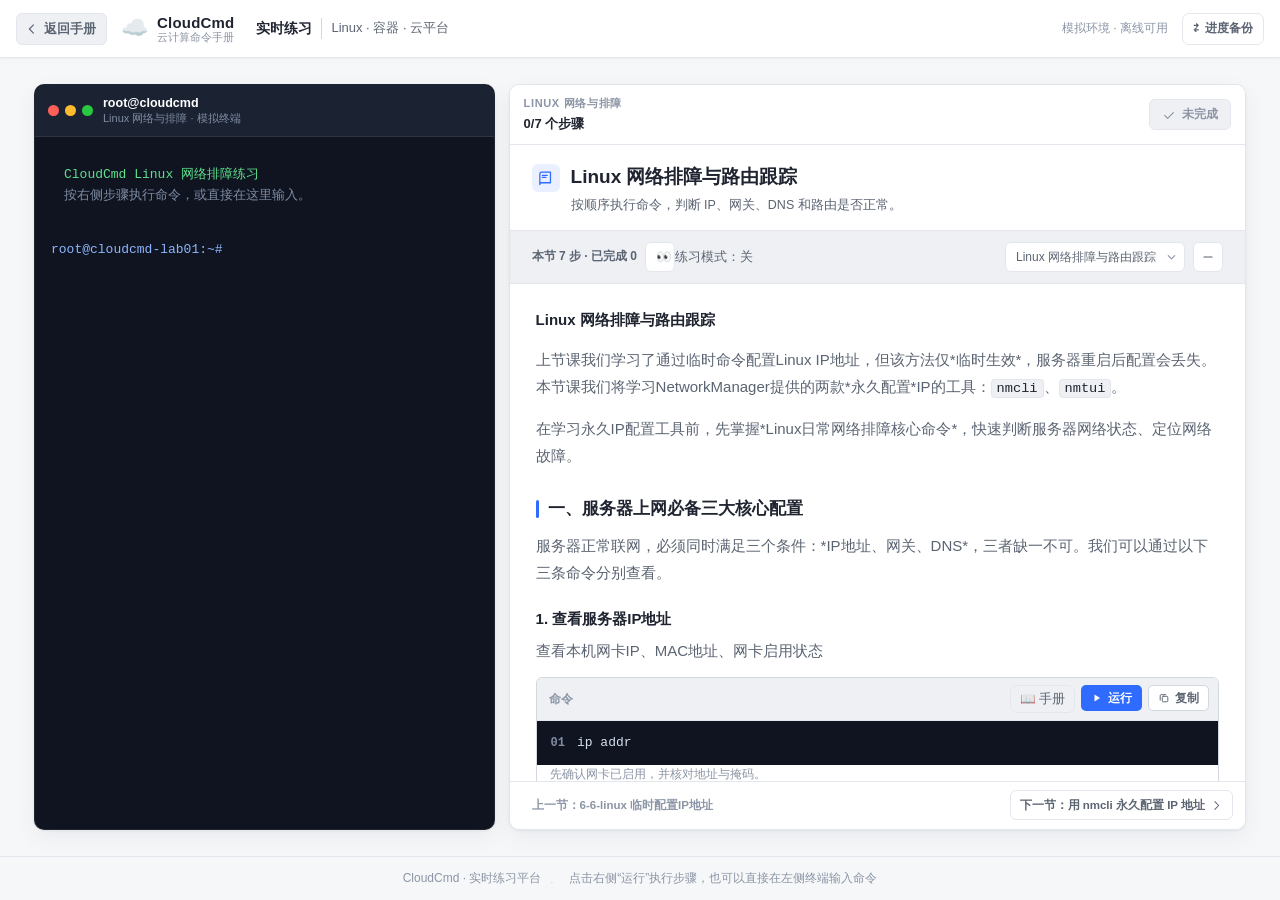
==== commit 242210d0: "fix: widen academy lab desktop layout" ====
--- a/academy-lab.html
+++ b/academy-lab.html
@@ -8,7 +8,7 @@
 <meta name="theme-color" content="#2f6bff">
 <link rel="icon" href="data:image/svg+xml,<svg xmlns='http://www.w3.org/2000/svg' viewBox='0 0 100 100'><text y='.9em' font-size='90'>☁️</text></svg>">
 <link rel="stylesheet" href="assets/css/main.css?v=20260925a">
-<link rel="stylesheet" href="assets/css/lab.css?v=20260925a">
+<link rel="stylesheet" href="assets/css/lab.css?v=20260926e">
 <link rel="stylesheet" href="assets/css/progress-transfer.css?v=20260926a">
 <link rel="stylesheet" href="assets/css/print.css?v=20260925a" media="print">
 </head>
@@ -150,7 +150,7 @@
 <script src="data/lessons-perf.js"></script>
 <script src="data/lessons-practice.js"></script>
 <script src="data/zz-lesson-assertions.js"></script>
-<script src="assets/js/store.js?v=20260926b"></script>
+<script src="assets/js/store.js?v=20260926c"></script>
 <script src="assets/js/progress-transfer.js?v=20260926a"></script>
 <script src="assets/js/shell.js?v=20260925a"></script>
 <script src="assets/js/lesson-judge.js?v=20260926b"></script>
--- a/assets/css/lab.css
+++ b/assets/css/lab.css
@@ -44,8 +44,8 @@
 
 /* ---------- 主体 ---------- */
 .lab{
-  flex:1 1 auto;min-height:0;width:min(100%,1840px);margin:0 auto;
-  display:grid;grid-template-columns:minmax(360px,38%) minmax(0,1fr);
+  flex:1 1 auto;min-height:0;width:calc(100% - 32px);max-width:2400px;margin:0 auto;
+  display:grid;grid-template-columns:minmax(360px,min(38%,680px)) minmax(0,1fr);
   gap:14px;padding:14px 18px
 }
 
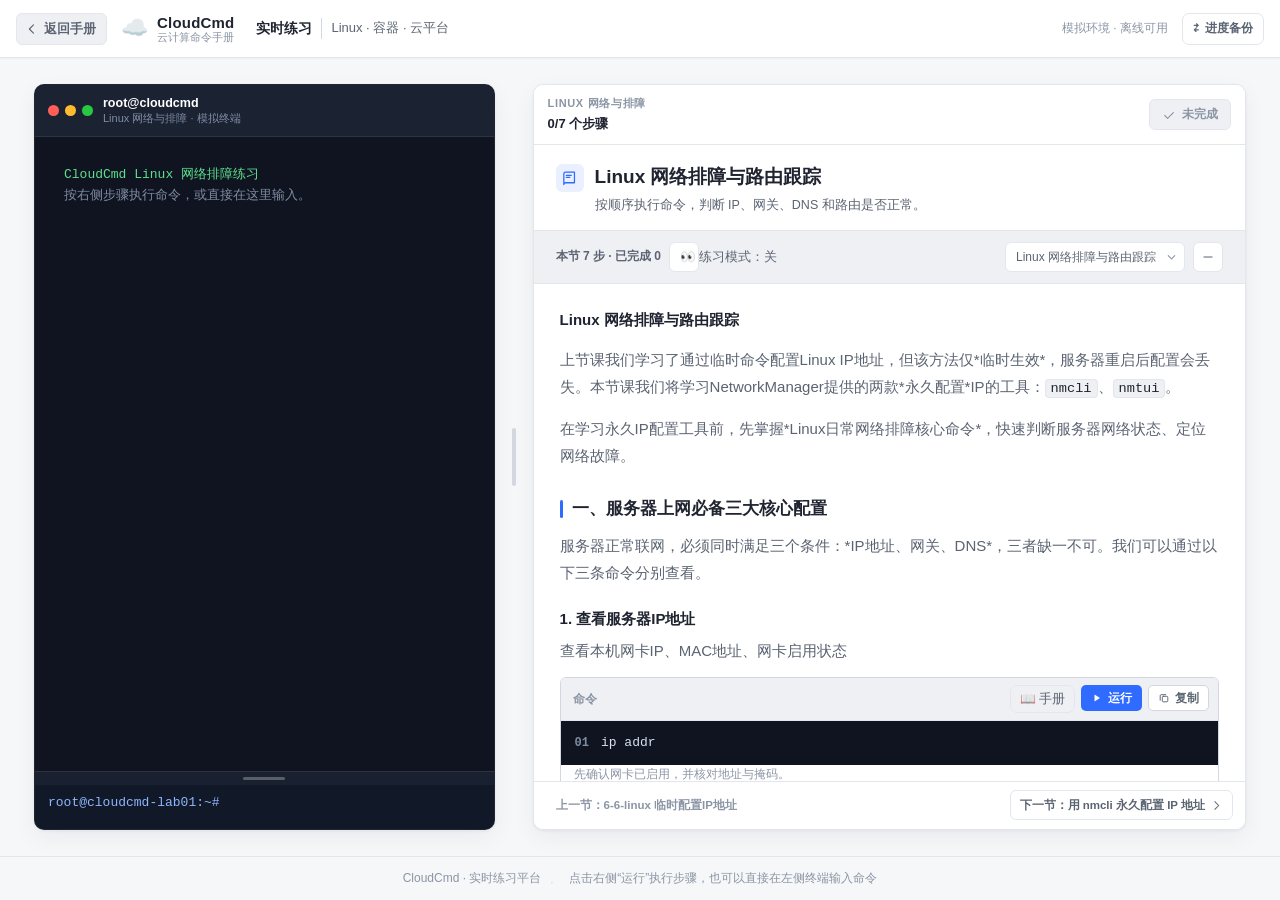
==== commit bbf05248: "feat: add resizable lab panes and terminal input" ====
--- a/academy-lab.html
+++ b/academy-lab.html
@@ -8,9 +8,9 @@
 <meta name="theme-color" content="#2f6bff">
 <link rel="icon" href="data:image/svg+xml,<svg xmlns='http://www.w3.org/2000/svg' viewBox='0 0 100 100'><text y='.9em' font-size='90'>☁️</text></svg>">
 <link rel="stylesheet" href="assets/css/main.css?v=20260925a">
-<link rel="stylesheet" href="assets/css/lab.css?v=20260926e">
+<link rel="stylesheet" href="assets/css/lab.css?v=20260926f">
 <link rel="stylesheet" href="assets/css/progress-transfer.css?v=20260926a">
-<link rel="stylesheet" href="assets/css/print.css?v=20260925a" media="print">
+<link rel="stylesheet" href="assets/css/print.css?v=20260927a" media="print">
 </head>
 <body class="lab-body">
 
@@ -56,9 +56,20 @@
 
     <div class="term-body" id="term-body" tabindex="0" role="log" aria-live="polite" aria-label="终端输出">
       <pre class="term-out" id="term-out"></pre>
+    </div>
+
+    <!-- 输入区独立成可调高度的 dock：输出很多时可以把它压低，调试长命令时可以拉高。 -->
+    <div class="term-input-dock" id="term-input-dock">
+      <div class="term-input-resizer" id="term-input-resizer" role="separator" tabindex="0"
+           aria-orientation="horizontal" aria-valuemin="44" aria-valuemax="220" aria-valuenow="58"
+           aria-controls="term-input-dock" aria-label="调整终端输入区高度" title="拖动调整输入区高度">
+        <span aria-hidden="true"></span>
+      </div>
       <div class="term-line-input" id="term-input-row">
         <span class="term-prompt">root@cloudcmd-lab01:~#</span><span class="term-caret" id="term-ghost"></span><span class="term-cursor" aria-hidden="true"></span>
       </div>
+      <input class="term-real-input" id="term-real-input" type="text" spellcheck="false" autocomplete="off"
+             autocapitalize="off" aria-label="在此输入命令，回车执行">
     </div>
 
     <!-- 手机端快捷键条：手机上 `|` `~` `$` 这类字符藏在符号键盘里，方向键干脆没有，
@@ -79,12 +90,17 @@
       <button class="tk tk-wide" type="button" data-k="clear">清屏</button>
     </div>
 
-    <input class="term-real-input" id="term-real-input" type="text" spellcheck="false" autocomplete="off"
-           autocapitalize="off" aria-label="在此输入命令，回车执行">
   </section>
 
+  <!-- 桌面端左右拖拽分隔条；键盘方向键也能调整。 -->
+  <div class="lab-resizer" id="lab-resizer" role="separator" tabindex="0"
+       aria-orientation="vertical" aria-valuemin="25" aria-valuemax="62" aria-valuenow="38"
+       aria-controls="term lesson" aria-label="调整终端与讲义宽度" title="拖动调整终端与讲义宽度">
+    <span aria-hidden="true"></span>
+  </div>
+
   <!-- ─── 右：讲义面板 ─── -->
-  <section class="lesson" aria-label="讲义">
+  <section class="lesson" id="lesson" aria-label="讲义">
 
     <div class="lesson-toolbar">
       <div class="lesson-context">
@@ -168,6 +184,6 @@
 <script src="assets/js/cmd-host.js?v=20260925d"></script>
 <script src="assets/js/cmd-text.js?v=20260925e"></script>
 <script src="assets/js/cmd-cloud.js?v=20260925f"></script>
-<script src="assets/js/academy-lab.js?v=20260926b"></script>
+<script src="assets/js/academy-lab.js?v=20260926c"></script>
 </body>
 </html>
--- a/assets/css/lab.css
+++ b/assets/css/lab.css
@@ -44,10 +44,31 @@
 
 /* ---------- 主体 ---------- */
 .lab{
+  --lab-left:min(38%,680px);
   flex:1 1 auto;min-height:0;width:calc(100% - 32px);max-width:2400px;margin:0 auto;
-  display:grid;grid-template-columns:minmax(360px,min(38%,680px)) minmax(0,1fr);
+  display:grid;grid-template-columns:minmax(360px,var(--lab-left)) 10px minmax(0,1fr);
   gap:14px;padding:14px 18px
 }
+
+/* 桌面端拖拽分隔条：中间留出明确的抓取区域，鼠标和键盘都可操作。 */
+.lab-resizer{position:relative;z-index:5;display:flex;align-items:center;justify-content:center;min-width:10px;cursor:col-resize;touch-action:none;user-select:none}
+.lab-resizer::before{content:"";position:absolute;inset:0 -7px}
+.lab-resizer span{width:4px;height:58px;border-radius:4px;background:var(--border-strong);transition:height .15s ease,background .15s ease,box-shadow .15s ease}
+.lab-resizer:hover span,.lab-resizer:focus-visible span,.lab-resizer.is-dragging span{height:82px;background:var(--accent);box-shadow:0 0 0 4px var(--accent-soft)}
+.lab.is-dragging,.lab.is-dragging *{cursor:col-resize!important;user-select:none!important}
+
+/* 终端输入区：独立 dock，顶部横条就是可拖动的高度控制柄。 */
+.term-input-dock{position:relative;display:flex;flex-direction:column;flex:0 0 var(--term-input-h,58px);min-height:44px;border-top:1px solid rgba(255,255,255,.12);background:#111827;color:var(--code-text)}
+.term-input-resizer{position:relative;z-index:3;display:flex;align-items:center;justify-content:center;flex:0 0 13px;min-height:13px;cursor:row-resize;touch-action:none;user-select:none;background:rgba(255,255,255,.035)}
+.term-input-resizer::before{content:"";position:absolute;inset:-12px 0}
+.term-input-resizer span{width:42px;height:3px;border-radius:3px;background:rgba(255,255,255,.28);transition:width .15s ease,background .15s ease,box-shadow .15s ease}
+.term-input-resizer:hover span,.term-input-resizer:focus-visible span,.term-input-resizer.is-dragging span{width:72px;background:var(--accent);box-shadow:0 0 0 3px rgba(47,107,255,.18)}
+.term-input-dock .term-line-input{flex:1 1 auto;min-height:0;padding:7px 13px;align-items:flex-start;overflow-y:auto;overflow-x:hidden;color:var(--code-text);font-family:var(--mono);font-size:13px;line-height:1.65}
+.term-input-dock .term-cursor{margin-top:2px}
+.term-input-dock:not(:focus-within) .term-cursor{display:none}
+.term-input-dock:focus-within{border-top-color:rgba(47,107,255,.7)}
+.term.is-input-dragging,.term.is-input-dragging *{cursor:row-resize!important;user-select:none!important}
+body.is-resizing{user-select:none}
 
 /* ---------- 模拟终端 ---------- */
 .term{
@@ -80,7 +101,7 @@
 .term-body:not(.is-focus) .term-cursor{display:none}
 @keyframes blink{0%,49%{opacity:1}50%,100%{opacity:0}}
 @media (prefers-reduced-motion:reduce){.term-cursor{animation:none}}
-.term-real-input{position:absolute;left:-9999px;top:0;width:10px;height:10px;opacity:0;border:0;padding:0;background:transparent}
+.term-real-input{position:absolute;left:13px;right:13px;top:13px;width:calc(100% - 26px);height:calc(100% - 13px);opacity:0;border:0;padding:0;background:transparent;font-size:16px;cursor:text}
 .t-dim{color:var(--code-text)}.t-muted{color:var(--code-dim)}.t-ok{color:#5ee08e}.t-warn{color:#ffd479}.t-err{color:#ff8b8f}.t-hl{color:#8ed6ff}.t-echo{color:#eaf0ff;font-weight:600}
 
 /* ---------- 讲义 ---------- */
@@ -142,12 +163,13 @@
 
 @media (max-width:1100px){
   body.lab-body{overflow:auto}.academy-kicker{display:none}
-  .lab{grid-template-columns:1fr;width:100%;min-height:0;padding:12px}.term{min-height:430px}.lesson{min-height:560px}
+  .lab{grid-template-columns:1fr;width:100%;min-height:0;padding:12px}.lab-resizer{display:none}.term{min-height:430px}.lesson{min-height:560px}
 }
 @media (max-width:600px){
   .lab-body .topbar{height:auto;min-height:58px;flex-wrap:wrap;gap:9px;padding:10px 12px}
   .academy-status{display:none}.back-home{order:2}.brand{order:1}.lab-body .topbar .academy-kicker{display:block;order:3;width:100%;margin-left:0}
   .lab{gap:10px;padding:10px}.term{min-height:380px}.term-body{padding:13px;font-size:12px}
+  .term-input-dock{flex-basis:var(--term-input-h,58px)}
   .lesson{min-height:0}.lesson-toolbar{min-height:52px;padding:9px 11px}.lesson-head{padding:15px 14px 13px}.lh-title{font-size:17px}
   .lesson-tabs{padding:9px 14px}.lesson-doc{padding:15px 14px 23px;font-size:13.5px}.lesson-foot{padding:7px 9px}
   .lf-nav{max-width:50%;font-size:11px}.select-wrap-mini{margin-left:0;max-width:100%}.tb-select{min-width:0;max-width:100%}
@@ -199,10 +221,8 @@
   .term-bar-text small{display:none}
   .term-bar-btn{display:inline-flex;width:36px;height:36px}
   .term-body{padding:10px 11px;font-size:12.5px;line-height:1.6}
-  /* 无头输入框在桌面被放到 -9999px（反正看不见）。手机上不能这么放：
-     聚焦一个屏幕外的元素时，移动端浏览器会先滚动过去，软键盘再弹出来，
-     画面会跳一下。改成放在终端自己的底部 —— 位置本来就在可视区内。 */
-  .term-real-input{left:0;right:0;top:auto;bottom:0;width:auto;height:38px;font-size:16px}
+  /* 输入框留在可视区内，避免移动端聚焦时先滚动页面再弹出软键盘。 */
+  .term-real-input{left:0;right:0;top:13px;bottom:0;width:100%;height:calc(100% - 13px);font-size:16px}
   /* 触摸端不要 300ms 双击缩放延迟 */
   .tk,.cb-run,.cb-copy,.tb-check,.lf-nav,.back-home,.term-bar-btn,.lesson-tabs button{touch-action:manipulation}
   /* 滚动到底不要再把整页带着一起弹（iOS 橡皮筋） */
@@ -283,6 +303,7 @@
   .term{order:0;height:auto;min-height:0;max-height:none}
   .lesson{order:0}
   body.term-full .lab{grid-template-columns:1fr}
+  body.term-full .lab-resizer{display:none}
   body.term-full .term{height:auto;min-height:0}
   body.lab-body{padding-bottom:0}
 
--- a/assets/css/print.css
+++ b/assets/css/print.css
@@ -13,7 +13,7 @@
 
 /* 练习平台（academy-lab.html）打印时只留讲义，终端与工具条隐去 */
 .lab-body .topbar,.lab-body .footer,
-.lab-body .term,.lab-body .lesson-toolbar,.lab-body .lesson-foot{display:none !important}
+.lab-body .term,.lab-body .lab-resizer,.lab-body .lesson-toolbar,.lab-body .lesson-foot{display:none !important}
 .lab-body .lab{display:block;height:auto;min-height:0}
 .lab-body .lesson{border:0 !important;background:#fff !important;max-height:none !important}
 .lab-body .lesson-body{overflow:visible !important;max-height:none !important}
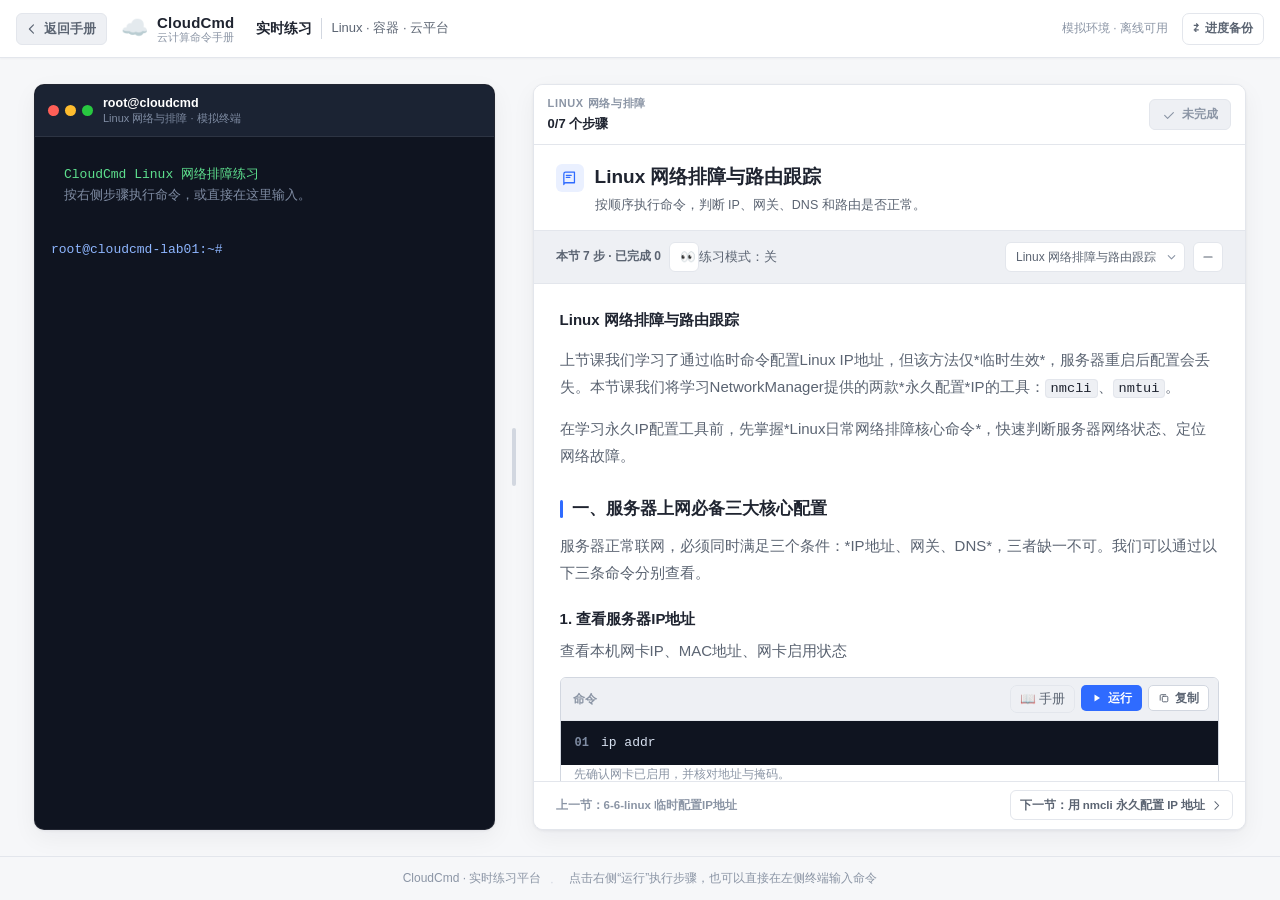
==== commit b582db0d: "fix: keep terminal input in continuous scrollback" ====
--- a/academy-lab.html
+++ b/academy-lab.html
@@ -8,7 +8,7 @@
 <meta name="theme-color" content="#2f6bff">
 <link rel="icon" href="data:image/svg+xml,<svg xmlns='http://www.w3.org/2000/svg' viewBox='0 0 100 100'><text y='.9em' font-size='90'>☁️</text></svg>">
 <link rel="stylesheet" href="assets/css/main.css?v=20260925a">
-<link rel="stylesheet" href="assets/css/lab.css?v=20260926f">
+<link rel="stylesheet" href="assets/css/lab.css?v=20260927a">
 <link rel="stylesheet" href="assets/css/progress-transfer.css?v=20260926a">
 <link rel="stylesheet" href="assets/css/print.css?v=20260927a" media="print">
 </head>
@@ -56,15 +56,6 @@
 
     <div class="term-body" id="term-body" tabindex="0" role="log" aria-live="polite" aria-label="终端输出">
       <pre class="term-out" id="term-out"></pre>
-    </div>
-
-    <!-- 输入区独立成可调高度的 dock：输出很多时可以把它压低，调试长命令时可以拉高。 -->
-    <div class="term-input-dock" id="term-input-dock">
-      <div class="term-input-resizer" id="term-input-resizer" role="separator" tabindex="0"
-           aria-orientation="horizontal" aria-valuemin="44" aria-valuemax="220" aria-valuenow="58"
-           aria-controls="term-input-dock" aria-label="调整终端输入区高度" title="拖动调整输入区高度">
-        <span aria-hidden="true"></span>
-      </div>
       <div class="term-line-input" id="term-input-row">
         <span class="term-prompt">root@cloudcmd-lab01:~#</span><span class="term-caret" id="term-ghost"></span><span class="term-cursor" aria-hidden="true"></span>
       </div>
@@ -184,6 +175,6 @@
 <script src="assets/js/cmd-host.js?v=20260925d"></script>
 <script src="assets/js/cmd-text.js?v=20260925e"></script>
 <script src="assets/js/cmd-cloud.js?v=20260925f"></script>
-<script src="assets/js/academy-lab.js?v=20260926c"></script>
+<script src="assets/js/academy-lab.js?v=20260927a"></script>
 </body>
 </html>
--- a/assets/css/lab.css
+++ b/assets/css/lab.css
@@ -57,17 +57,6 @@
 .lab-resizer:hover span,.lab-resizer:focus-visible span,.lab-resizer.is-dragging span{height:82px;background:var(--accent);box-shadow:0 0 0 4px var(--accent-soft)}
 .lab.is-dragging,.lab.is-dragging *{cursor:col-resize!important;user-select:none!important}
 
-/* 终端输入区：独立 dock，顶部横条就是可拖动的高度控制柄。 */
-.term-input-dock{position:relative;display:flex;flex-direction:column;flex:0 0 var(--term-input-h,58px);min-height:44px;border-top:1px solid rgba(255,255,255,.12);background:#111827;color:var(--code-text)}
-.term-input-resizer{position:relative;z-index:3;display:flex;align-items:center;justify-content:center;flex:0 0 13px;min-height:13px;cursor:row-resize;touch-action:none;user-select:none;background:rgba(255,255,255,.035)}
-.term-input-resizer::before{content:"";position:absolute;inset:-12px 0}
-.term-input-resizer span{width:42px;height:3px;border-radius:3px;background:rgba(255,255,255,.28);transition:width .15s ease,background .15s ease,box-shadow .15s ease}
-.term-input-resizer:hover span,.term-input-resizer:focus-visible span,.term-input-resizer.is-dragging span{width:72px;background:var(--accent);box-shadow:0 0 0 3px rgba(47,107,255,.18)}
-.term-input-dock .term-line-input{flex:1 1 auto;min-height:0;padding:7px 13px;align-items:flex-start;overflow-y:auto;overflow-x:hidden;color:var(--code-text);font-family:var(--mono);font-size:13px;line-height:1.65}
-.term-input-dock .term-cursor{margin-top:2px}
-.term-input-dock:not(:focus-within) .term-cursor{display:none}
-.term-input-dock:focus-within{border-top-color:rgba(47,107,255,.7)}
-.term.is-input-dragging,.term.is-input-dragging *{cursor:row-resize!important;user-select:none!important}
 body.is-resizing{user-select:none}
 
 /* ---------- 模拟终端 ---------- */
@@ -101,7 +90,7 @@
 .term-body:not(.is-focus) .term-cursor{display:none}
 @keyframes blink{0%,49%{opacity:1}50%,100%{opacity:0}}
 @media (prefers-reduced-motion:reduce){.term-cursor{animation:none}}
-.term-real-input{position:absolute;left:13px;right:13px;top:13px;width:calc(100% - 26px);height:calc(100% - 13px);opacity:0;border:0;padding:0;background:transparent;font-size:16px;cursor:text}
+.term-real-input{display:block;width:1px;height:1px;opacity:0;border:0;padding:0;margin:0;background:transparent;font-size:16px;pointer-events:none}
 .t-dim{color:var(--code-text)}.t-muted{color:var(--code-dim)}.t-ok{color:#5ee08e}.t-warn{color:#ffd479}.t-err{color:#ff8b8f}.t-hl{color:#8ed6ff}.t-echo{color:#eaf0ff;font-weight:600}
 
 /* ---------- 讲义 ---------- */
@@ -169,7 +158,6 @@
   .lab-body .topbar{height:auto;min-height:58px;flex-wrap:wrap;gap:9px;padding:10px 12px}
   .academy-status{display:none}.back-home{order:2}.brand{order:1}.lab-body .topbar .academy-kicker{display:block;order:3;width:100%;margin-left:0}
   .lab{gap:10px;padding:10px}.term{min-height:380px}.term-body{padding:13px;font-size:12px}
-  .term-input-dock{flex-basis:var(--term-input-h,58px)}
   .lesson{min-height:0}.lesson-toolbar{min-height:52px;padding:9px 11px}.lesson-head{padding:15px 14px 13px}.lh-title{font-size:17px}
   .lesson-tabs{padding:9px 14px}.lesson-doc{padding:15px 14px 23px;font-size:13.5px}.lesson-foot{padding:7px 9px}
   .lf-nav{max-width:50%;font-size:11px}.select-wrap-mini{margin-left:0;max-width:100%}.tb-select{min-width:0;max-width:100%}
@@ -221,8 +209,8 @@
   .term-bar-text small{display:none}
   .term-bar-btn{display:inline-flex;width:36px;height:36px}
   .term-body{padding:10px 11px;font-size:12.5px;line-height:1.6}
-  /* 输入框留在可视区内，避免移动端聚焦时先滚动页面再弹出软键盘。 */
-  .term-real-input{left:0;right:0;top:13px;bottom:0;width:100%;height:calc(100% - 13px);font-size:16px}
+  /* 真实输入框紧跟提示符参与滚动，聚焦时不会跳到视口外。 */
+  .term-real-input{font-size:16px}
   /* 触摸端不要 300ms 双击缩放延迟 */
   .tk,.cb-run,.cb-copy,.tb-check,.lf-nav,.back-home,.term-bar-btn,.lesson-tabs button{touch-action:manipulation}
   /* 滚动到底不要再把整页带着一起弹（iOS 橡皮筋） */
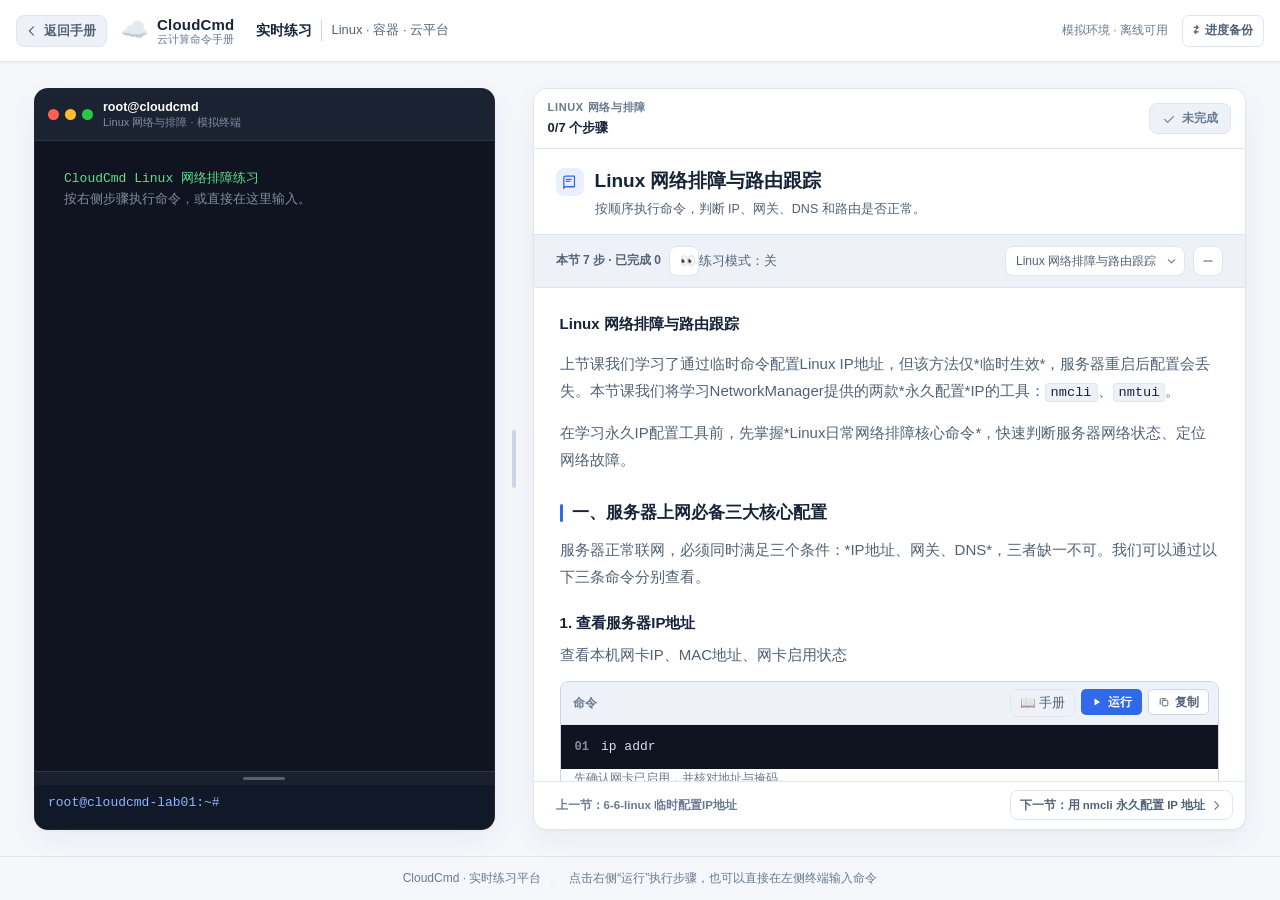
==== commit 4627d4f7: "feat: ship current app updates and automatic deployment" ====
--- a/academy-lab.html
+++ b/academy-lab.html
@@ -2,14 +2,15 @@
 <html lang="zh-CN" data-academy-view>
 <head>
 <meta charset="UTF-8">
-<meta name="viewport" content="width=device-width, initial-scale=1, viewport-fit=cover">
+<meta name="viewport" content="width=device-width, initial-scale=1, maximum-scale=1, user-scalable=no, viewport-fit=cover">
 <title>CloudCmd · 实时练习平台</title>
 <meta name="description" content="CloudCmd 实时练习平台：左侧模拟终端，右侧步骤讲义，覆盖 Linux、Docker、Kubernetes、华为云 CLI、监控排障等场景，离线可用。">
 <meta name="theme-color" content="#2f6bff">
+<script src="assets/js/theme.js?v=20260927a"></script>
 <link rel="icon" href="data:image/svg+xml,<svg xmlns='http://www.w3.org/2000/svg' viewBox='0 0 100 100'><text y='.9em' font-size='90'>☁️</text></svg>">
-<link rel="stylesheet" href="assets/css/main.css?v=20260925a">
-<link rel="stylesheet" href="assets/css/lab.css?v=20260927a">
-<link rel="stylesheet" href="assets/css/progress-transfer.css?v=20260926a">
+<link rel="stylesheet" href="assets/css/main.css?v=20260927d">
+<link rel="stylesheet" href="assets/css/lab.css?v=20260927c">
+<link rel="stylesheet" href="assets/css/progress-transfer.css?v=20260927b">
 <link rel="stylesheet" href="assets/css/print.css?v=20260927a" media="print">
 </head>
 <body class="lab-body">
@@ -56,6 +57,15 @@
 
     <div class="term-body" id="term-body" tabindex="0" role="log" aria-live="polite" aria-label="终端输出">
       <pre class="term-out" id="term-out"></pre>
+    </div>
+
+    <!-- 输入区独立成可调高度的 dock：输出很多时可以把它压低，调试长命令时可以拉高。 -->
+    <div class="term-input-dock" id="term-input-dock">
+      <div class="term-input-resizer" id="term-input-resizer" role="separator" tabindex="0"
+           aria-orientation="horizontal" aria-valuemin="44" aria-valuemax="220" aria-valuenow="58"
+           aria-controls="term-input-dock" aria-label="调整终端输入区高度" title="拖动调整输入区高度">
+        <span aria-hidden="true"></span>
+      </div>
       <div class="term-line-input" id="term-input-row">
         <span class="term-prompt">root@cloudcmd-lab01:~#</span><span class="term-caret" id="term-ghost"></span><span class="term-cursor" aria-hidden="true"></span>
       </div>
@@ -158,7 +168,9 @@
 <script src="data/lessons-practice.js"></script>
 <script src="data/zz-lesson-assertions.js"></script>
 <script src="assets/js/store.js?v=20260926c"></script>
-<script src="assets/js/progress-transfer.js?v=20260926a"></script>
+<script src="assets/js/sync.js?v=20260927d"></script>
+<script src="assets/js/progress-transfer.js?v=20260927d"></script>
+<script src="assets/js/live-update.js?v=20260927d"></script>
 <script src="assets/js/shell.js?v=20260925a"></script>
 <script src="assets/js/lesson-judge.js?v=20260926b"></script>
 <!-- 命令实现的扩展模块：必须排在 shell.js 之后，顺序见 tools/_cmdlist.js -->
@@ -175,6 +187,6 @@
 <script src="assets/js/cmd-host.js?v=20260925d"></script>
 <script src="assets/js/cmd-text.js?v=20260925e"></script>
 <script src="assets/js/cmd-cloud.js?v=20260925f"></script>
-<script src="assets/js/academy-lab.js?v=20260927a"></script>
+<script src="assets/js/academy-lab.js?v=20260927b"></script>
 </body>
 </html>
--- a/assets/css/main.css
+++ b/assets/css/main.css
@@ -5,16 +5,17 @@
 
 /* ---------- 1. 主题变量 ---------- */
 :root{
-  --bg:#f6f7f9;
-  --bg-soft:#eef0f4;
+  --bg:#f5f7fb;
+  --bg-soft:#eef2f8;
   --bg-card:#ffffff;
-  --text:#1f2430;
-  --text-dim:#5b6472;
-  --text-faint:#8b95a5;
-  --border:#e3e6ec;
-  --border-strong:#d2d7e0;
-  --accent:#2f6bff;
-  --accent-hover:#1f56e0;
+  --text:#172338;
+  --text-dim:#526176;
+  --text-faint:#697990;
+  --border:#dfe6f0;
+  --border-strong:#cbd6e5;
+  --accent:#3268ea;
+  --accent-hover:#2458d5;
+  --accent-action:#3268ea;
   --accent-soft:#eaf0ff;
   --cta:#22c55e;
   --cta-hover:#16a34a;
@@ -26,37 +27,39 @@
   --code-head:#1b2333;
   --code-text:#d7e0ef;
   --code-dim:#7f8ca3;
-  --radius:10px;
-  --radius-sm:6px;
-  --shadow:0 1px 3px rgba(16,24,40,.06), 0 8px 24px rgba(16,24,40,.05);
-  --shadow-lg:0 12px 40px rgba(16,24,40,.14);
+  --radius:14px;
+  --radius-sm:8px;
+  --shadow:0 1px 2px rgba(18,36,64,.04), 0 10px 30px rgba(18,36,64,.055);
+  --shadow-lg:0 16px 44px rgba(18,36,64,.16);
   --sidebar-w:270px;
   --shell-w:400px;
-  --topbar-h:58px;
+  --topbar-h:62px;
   --mono:"JetBrains Mono","Cascadia Mono","SF Mono",Menlo,Consolas,"Liberation Mono",monospace;
   --sans:-apple-system,BlinkMacSystemFont,"Segoe UI","PingFang SC","Hiragino Sans GB","Microsoft YaHei",sans-serif;
 }
 
 html[data-theme="dark"]{
-  --bg:#0e1116;
-  --bg-soft:#151a21;
-  --bg-card:#161b23;
-  --text:#e6eaf2;
-  --text-dim:#a3adbd;
-  --text-faint:#6f7a8b;
-  --border:#242b36;
-  --border-strong:#333c4a;
-  --accent:#5b8cff;
-  --accent-hover:#7ba3ff;
-  --accent-soft:#1a2540;
+  --bg:#0d121b;
+  --bg-soft:#202a38;
+  --bg-card:#171f2b;
+  --text:#f0f4fb;
+  --text-dim:#b5c1d2;
+  --text-faint:#91a0b5;
+  --border:#303b4c;
+  --border-strong:#435269;
+  --accent:#83a9ff;
+  --accent-hover:#a1beff;
+  --accent-action:#386bd9;
+  --accent-soft:#1b2e50;
   --cta:#22c55e;
   --cta-hover:#2ee06a;
-  --ok:#2ecc71;
+  --ok:#48d38a;
   --warn:#f0a92a;
   --err:#ff6b6f;
-  --shadow:0 1px 3px rgba(0,0,0,.4), 0 8px 24px rgba(0,0,0,.3);
-  --shadow-lg:0 12px 40px rgba(0,0,0,.5);
-  --code-head:#141b28;
+  --shadow:0 1px 2px rgba(0,0,0,.22), 0 12px 34px rgba(0,0,0,.22);
+  --shadow-lg:0 18px 48px rgba(0,0,0,.42);
+  --code-bg:#0a101a;
+  --code-head:#121c2a;
 }
 
 /* ---------- 2. 基础重置 ---------- */
@@ -97,8 +100,8 @@
   height:var(--topbar-h);
   display:flex;align-items:center;gap:14px;
   padding:0 16px;
-  background:color-mix(in srgb, var(--bg-card) 88%, transparent);
-  backdrop-filter:saturate(180%) blur(12px);
+  background:var(--bg-card);
+  box-shadow:0 2px 18px rgba(18,36,64,.045);
   border-bottom:1px solid var(--border);
 }
 .brand{display:flex;align-items:center;gap:9px;color:var(--text);flex:0 0 auto}
@@ -144,6 +147,7 @@
   transition:background .15s,color .15s;
 }
 .icon-btn:hover{background:var(--bg-soft);color:var(--text)}
+.icon-btn:active{background:var(--accent-soft);color:var(--accent)}
 .icon-btn svg{width:19px;height:19px}
 
 /* ---------- 4. 布局 ---------- */
@@ -297,58 +301,67 @@
 .pi-go{flex:0 0 auto;font-size:12.5px;font-weight:700;color:var(--cta);white-space:nowrap}
 
 .section-title{
-  font-size:13px;font-weight:700;letter-spacing:.04em;
-  color:var(--text-faint);text-transform:uppercase;
-  margin:30px 0 12px;
-}
+  display:flex;align-items:center;gap:9px;
+  font-size:14px;font-weight:700;letter-spacing:.01em;
+  color:var(--text-dim);margin:32px 0 14px;
+}
+.section-title::before{content:"";width:4px;height:16px;border-radius:999px;background:var(--accent)}
 
 /* ---------- 6. 首页 hero ---------- */
 .hero{
-  background:linear-gradient(135deg,var(--accent-soft),var(--bg-card) 62%);
+  background:linear-gradient(135deg,var(--accent-soft),var(--bg-card) 64%);
   border:1px solid var(--border);
-  border-radius:var(--radius);
-  padding:24px 26px;
+  border-radius:20px;
+  padding:30px 32px;
   box-shadow:var(--shadow);
-  margin-bottom:8px;
-}
-.hero h1{font-size:27px;letter-spacing:-.01em}
-.hero p{color:var(--text-dim);margin-top:9px;font-size:14px;max-width:62ch}
-.hero-stats{display:flex;gap:26px;margin-top:18px;flex-wrap:wrap}
-.hero-cta{display:flex;align-items:center;gap:13px;flex-wrap:wrap;margin-top:16px}
+  margin-bottom:12px;
+}
+.hero-kicker{color:var(--accent);font-size:11px;font-weight:750;letter-spacing:.13em;margin-bottom:9px}
+.hero h1{font-size:30px;letter-spacing:-.025em;line-height:1.25}
+.hero p{color:var(--text-dim);margin-top:12px;font-size:14px;line-height:1.75;max-width:60ch}
+.hero-cta{display:flex;align-items:center;gap:10px;flex-wrap:wrap;margin-top:20px}
 .btn-primary{
   display:inline-flex;align-items:center;gap:7px;
-  background:var(--accent);color:#fff;
-  padding:9px 19px;border-radius:999px;
+  background:var(--accent-action);color:#fff;
+  padding:10px 18px;border-radius:10px;
   font-size:14px;font-weight:600;
-  box-shadow:0 4px 14px rgba(47,107,255,.28);
-  transition:background .15s,transform .15s;
-}
-.btn-primary:hover{background:var(--accent-hover);text-decoration:none;transform:translateY(-1px)}
-.hero-cta-note{font-size:12.5px;color:var(--text-faint)}
-.hero-stat b{display:block;font-size:22px;font-variant-numeric:tabular-nums;line-height:1.2}
-.hero-stat span{font-size:12px;color:var(--text-faint)}
+  box-shadow:0 6px 16px rgba(47,107,255,.18);
+  transition:background .15s,transform .15s,box-shadow .15s;
+}
+.btn-primary:hover{background:var(--accent-hover);text-decoration:none;transform:translateY(-1px);box-shadow:0 9px 22px rgba(47,107,255,.24)}
+html[data-theme="dark"] .btn-primary:hover{background:#4a7ce9}
+.hero .btn-ghost{display:inline-flex;align-items:center;justify-content:center;padding:10px 16px;border-radius:10px;font-size:14px;font-weight:600;color:var(--text)}
+.hero .hero-cta-note{font-size:12px;color:var(--text-faint);margin-top:12px;line-height:1.55}
+.hero-stats{display:grid;grid-template-columns:repeat(4,minmax(0,1fr));gap:0;margin-top:21px;padding-top:18px;border-top:1px solid var(--border)}
+.hero-stats-sep{display:none}
+.hero-stat{min-width:0;padding:0 14px;border-left:1px solid var(--border)}
+.hero-stat:first-child{padding-left:0;border-left:0}
+.hero-stat b{display:block;font-size:23px;font-variant-numeric:tabular-nums;line-height:1.15}
+.hero-stat span{font-size:11.5px;color:var(--text-faint)}
+html[data-theme="dark"] .hero{background:radial-gradient(circle at 0 0,rgba(104,148,255,.16),transparent 62%),var(--bg-card)}
 
 /* ---------- 7. 分类卡片网格 ---------- */
-.grid{display:grid;gap:13px;grid-template-columns:repeat(auto-fill,minmax(232px,1fr))}
+.grid{display:grid;gap:14px;grid-template-columns:repeat(auto-fill,minmax(232px,1fr))}
 .cat-card{
-  display:flex;flex-direction:column;gap:7px;
+  display:flex;flex-direction:column;gap:11px;
   background:var(--bg-card);border:1px solid var(--border);
-  border-radius:var(--radius);padding:15px 16px;
+  border-radius:16px;padding:17px 18px;
   color:var(--text);
+  box-shadow:var(--shadow);
   transition:transform .14s,border-color .14s,box-shadow .14s;
 }
 .cat-card:hover{
   text-decoration:none;transform:translateY(-2px);
   border-color:var(--accent);box-shadow:var(--shadow);
 }
-.cat-card-top{display:flex;align-items:center;gap:9px}
-.cat-card-top .emoji{font-size:19px}
-.cat-card-top strong{font-size:14.5px;flex:1 1 auto}
+.cat-card-top{display:flex;align-items:center;gap:10px;min-width:0}
+.cat-card-top .emoji{display:inline-grid;place-items:center;flex:0 0 38px;width:38px;height:38px;border-radius:11px;background:var(--accent-soft);font-size:20px;line-height:1}
+.cat-card-top strong{font-size:14.5px;line-height:1.4;flex:1 1 auto;min-width:0}
 .cat-card-top .nav-count,.cat-card .count{
   font-size:11px;color:var(--text-faint);background:var(--bg-soft);
   border-radius:999px;padding:1px 8px;font-variant-numeric:tabular-nums;flex:0 0 auto;
 }
-.cat-card p{font-size:12.5px;color:var(--text-dim);min-height:2.6em}
+.cat-card p{font-size:12.5px;color:var(--text-dim);min-height:2.6em;line-height:1.65}
 .cat-card .cat-bar{height:4px;border-radius:999px;background:var(--bg-soft);overflow:hidden;margin-top:2px}
 .cat-card .cat-bar i{display:block;height:100%;background:var(--ok);border-radius:999px}
 .cat-card.soon{opacity:.6}
@@ -383,7 +396,7 @@
 .cmd-card{
   background:var(--bg-card);border:1px solid var(--border);
   border-radius:var(--radius);overflow:hidden;
-  transition:border-color .14s,box-shadow .14s;
+  box-shadow:var(--shadow);transition:border-color .14s,box-shadow .14s;
 }
 .cmd-card:hover{border-color:var(--border-strong)}
 .cmd-card.open{border-color:var(--accent);box-shadow:var(--shadow)}
@@ -401,7 +414,7 @@
 }
 .cmd-summary{font-size:13px;color:var(--text-dim);margin-top:5px}
 .cmd-head-actions{display:flex;align-items:center;gap:3px;flex:0 0 auto}
-.cmd-body{border-top:1px solid var(--border);padding:15px 16px 17px;background:var(--bg)}
+.cmd-body{border-top:1px solid var(--border);padding:15px 16px 17px;background:var(--bg-card)}
 
 /* 徽章 */
 .badge{
@@ -505,6 +518,12 @@
   padding:3px 9px;border-radius:999px;color:var(--text-dim);
 }
 .related a:hover{border-color:var(--accent);color:var(--accent);text-decoration:none}
+.learning-links{display:flex;flex-direction:column;gap:10px}
+.learning-group{display:flex;align-items:center;flex-wrap:wrap;gap:7px}
+.learning-group>b{flex:0 0 auto;color:var(--text-dim);font-size:12px}
+.learning-group a,.learning-more{display:inline-flex;align-items:center;min-height:28px;padding:4px 9px;border:1px solid var(--border);border-radius:6px;background:var(--bg-soft);font-size:12px;color:var(--accent)}
+.learning-group a:hover{border-color:var(--accent);background:var(--accent-soft)}
+.learning-more{border-color:transparent;background:transparent;color:var(--text-faint)}
 
 .detail-foot{
   display:flex;justify-content:space-between;gap:12px;align-items:center;flex-wrap:wrap;
@@ -720,12 +739,33 @@
   .backdrop{display:none !important}
 }
 @media (max-width:560px){
+  body:not(.lab-body){--topbar-h:108px}
+  body:not(.lab-body) .topbar{
+    flex-wrap:wrap;align-content:center;justify-content:space-between;
+    column-gap:8px;row-gap:8px;padding:8px 12px;
+  }
+  body:not(.lab-body) .search-wrap{order:2;flex:0 0 100%;max-width:none}
+  body:not(.lab-body) #search-input{height:40px;border-radius:11px}
   .brand-text small{display:none}
-  .hero-stats{gap:18px}
-  .hero-stat b{font-size:19px}
+  .hero{padding:22px 20px;border-radius:17px}
+  .hero h1{font-size:23px;line-height:1.3}
+  .hero p{font-size:13px;line-height:1.7}
+  .hero-cta{margin-top:18px}
+  .hero-cta .btn-primary,.hero-cta .btn-ghost{min-height:42px;display:inline-flex;align-items:center;justify-content:center}
+  .hero-stats{margin-top:18px;padding-top:16px}
+  .hero-stat{padding:0 7px}
+  .hero-stat b{font-size:20px}
+  .hero-stat span{font-size:10.5px}
+  .grid{grid-template-columns:minmax(0,1fr);gap:10px}
+  .cat-card{padding:14px 15px;gap:7px}
+  .cat-card p{min-height:0}
+  .section-title{margin:26px 0 12px}
   .param-table thead{display:none}
   .param-table td{display:block;border:0;padding:3px 0}
-  .param-table td:first-child{font-weight:650;padding-top:9px}
+  .param-table td:first-child{
+    width:auto;max-width:100%;font-weight:650;padding-top:9px;
+    overflow-wrap:anywhere;
+  }
   .param-table td:last-child{padding-bottom:7px;border-bottom:1px solid var(--border)}
   .detail-foot{flex-direction:column;align-items:stretch}
 }
@@ -1127,14 +1167,14 @@
 html[data-shell="on"][data-shell-resized="1"] .main{max-width:none}
 html[data-shell="on"][data-shell-resized="1"] .shell-panel{flex:0 0 var(--shell-w)}
 .shell-resizer{
-  position:absolute;left:-5px;top:0;bottom:0;z-index:3;
-  width:10px;padding:0;border:0;background:transparent;cursor:col-resize;
+  position:absolute;left:0;top:0;bottom:0;z-index:3;
+  width:12px;padding:0;border:0;background:transparent;cursor:col-resize;touch-action:none;
 }
 .shell-resizer::after{
-  content:"";position:absolute;left:4px;top:50%;height:42px;
-  border-left:2px dotted var(--text-faint);transform:translateY(-50%);opacity:.65;
-}
-.shell-resizer:hover::after,.shell-resizer:focus-visible::after{border-color:var(--accent);opacity:1}
+  content:"";position:absolute;left:4px;top:50%;width:3px;height:64px;
+  border-radius:3px;background:var(--border-strong);transform:translateY(-50%);
+}
+.shell-resizer:hover::after,.shell-resizer:focus-visible::after{background:var(--accent)}
 .shell-collapse{width:26px;height:26px;border-color:var(--border-strong);border-radius:6px}
 .shell-collapse svg{width:15px;height:15px}
 .shell-collapse[aria-pressed="true"]{background:var(--accent-soft);color:var(--accent)}
@@ -1177,8 +1217,17 @@
   display:flex;flex-direction:column;justify-content:center;
 }
 .shell-body .term .term-out{flex:1 1 auto;max-height:none;overflow-y:auto;font-size:12px;padding:10px 11px}
-.shell-body .term .term-input-row{padding:8px 11px}
-.shell-body .term .term-input{font-size:12.5px}
+.shell-body .term-input-resizer{
+  position:relative;z-index:2;display:flex;align-items:center;justify-content:center;
+  flex:0 0 14px;cursor:row-resize;touch-action:none;background:rgba(255,255,255,.035)
+}
+.shell-body .term-input-resizer::before{content:"";position:absolute;inset:-10px 0}
+.shell-body .term-input-resizer span{width:44px;height:3px;border-radius:3px;background:rgba(255,255,255,.32)}
+.shell-body .term-input-resizer:hover span,.shell-body .term-input-resizer:focus-visible span,
+.shell-body .term-input-resizer.is-dragging span{width:70px;background:var(--accent)}
+.shell-input-resizing,.shell-input-resizing *{cursor:row-resize !important;user-select:none !important}
+.shell-body .term .term-input-row{flex:0 0 var(--shell-input-h,64px);min-height:48px;align-items:flex-start;padding:8px 11px;overflow:hidden}
+.shell-body .term .term-input{font-size:12.5px;height:100%;min-height:0;line-height:1.6;resize:none;overflow-y:auto}
 .shell-body .term .term-title{text-align:left}
 .shell-body .term .term-bar{padding:7px 11px}
 
@@ -1278,7 +1327,8 @@
 }
 
 /* ---------- 18. 工具类 ---------- */
-.only-mobile{display:inline-flex}
+.only-mobile{display:none}
+@media (max-width:900px){.only-mobile{display:inline-flex}}
 .sr-only{position:absolute;width:1px;height:1px;padding:0;margin:-1px;overflow:hidden;clip:rect(0,0,0,0);white-space:nowrap;border:0}
 .muted{color:var(--text-faint)}
 .mt0{margin-top:0}
--- a/assets/css/lab.css
+++ b/assets/css/lab.css
@@ -57,6 +57,17 @@
 .lab-resizer:hover span,.lab-resizer:focus-visible span,.lab-resizer.is-dragging span{height:82px;background:var(--accent);box-shadow:0 0 0 4px var(--accent-soft)}
 .lab.is-dragging,.lab.is-dragging *{cursor:col-resize!important;user-select:none!important}
 
+/* 终端输入区：独立 dock，顶部横条就是可拖动的高度控制柄。 */
+.term-input-dock{position:relative;display:flex;flex-direction:column;flex:0 0 var(--term-input-h,58px);min-height:44px;border-top:1px solid rgba(255,255,255,.12);background:#111827;color:var(--code-text)}
+.term-input-resizer{position:relative;z-index:3;display:flex;align-items:center;justify-content:center;flex:0 0 13px;min-height:13px;cursor:row-resize;touch-action:none;user-select:none;background:rgba(255,255,255,.035)}
+.term-input-resizer::before{content:"";position:absolute;inset:-12px 0}
+.term-input-resizer span{width:42px;height:3px;border-radius:3px;background:rgba(255,255,255,.28);transition:width .15s ease,background .15s ease,box-shadow .15s ease}
+.term-input-resizer:hover span,.term-input-resizer:focus-visible span,.term-input-resizer.is-dragging span{width:72px;background:var(--accent);box-shadow:0 0 0 3px rgba(47,107,255,.18)}
+.term-input-dock .term-line-input{flex:1 1 auto;min-height:0;padding:7px 13px;align-items:flex-start;overflow-y:auto;overflow-x:hidden;color:var(--code-text);font-family:var(--mono);font-size:13px;line-height:1.65}
+.term-input-dock .term-cursor{margin-top:2px}
+.term-input-dock:not(:focus-within) .term-cursor{display:none}
+.term-input-dock:focus-within{border-top-color:rgba(47,107,255,.7)}
+.term.is-input-dragging,.term.is-input-dragging *{cursor:row-resize!important;user-select:none!important}
 body.is-resizing{user-select:none}
 
 /* ---------- 模拟终端 ---------- */
@@ -90,7 +101,7 @@
 .term-body:not(.is-focus) .term-cursor{display:none}
 @keyframes blink{0%,49%{opacity:1}50%,100%{opacity:0}}
 @media (prefers-reduced-motion:reduce){.term-cursor{animation:none}}
-.term-real-input{display:block;width:1px;height:1px;opacity:0;border:0;padding:0;margin:0;background:transparent;font-size:16px;pointer-events:none}
+.term-real-input{position:absolute;left:13px;right:13px;top:13px;width:calc(100% - 26px);height:calc(100% - 13px);opacity:0;border:0;padding:0;background:transparent;font-size:16px;cursor:text}
 .t-dim{color:var(--code-text)}.t-muted{color:var(--code-dim)}.t-ok{color:#5ee08e}.t-warn{color:#ffd479}.t-err{color:#ff8b8f}.t-hl{color:#8ed6ff}.t-echo{color:#eaf0ff;font-weight:600}
 
 /* ---------- 讲义 ---------- */
@@ -158,6 +169,7 @@
   .lab-body .topbar{height:auto;min-height:58px;flex-wrap:wrap;gap:9px;padding:10px 12px}
   .academy-status{display:none}.back-home{order:2}.brand{order:1}.lab-body .topbar .academy-kicker{display:block;order:3;width:100%;margin-left:0}
   .lab{gap:10px;padding:10px}.term{min-height:380px}.term-body{padding:13px;font-size:12px}
+  .term-input-dock{flex-basis:var(--term-input-h,58px)}
   .lesson{min-height:0}.lesson-toolbar{min-height:52px;padding:9px 11px}.lesson-head{padding:15px 14px 13px}.lh-title{font-size:17px}
   .lesson-tabs{padding:9px 14px}.lesson-doc{padding:15px 14px 23px;font-size:13.5px}.lesson-foot{padding:7px 9px}
   .lf-nav{max-width:50%;font-size:11px}.select-wrap-mini{margin-left:0;max-width:100%}.tb-select{min-width:0;max-width:100%}
@@ -209,8 +221,8 @@
   .term-bar-text small{display:none}
   .term-bar-btn{display:inline-flex;width:36px;height:36px}
   .term-body{padding:10px 11px;font-size:12.5px;line-height:1.6}
-  /* 真实输入框紧跟提示符参与滚动，聚焦时不会跳到视口外。 */
-  .term-real-input{font-size:16px}
+  /* 输入框留在可视区内，避免移动端聚焦时先滚动页面再弹出软键盘。 */
+  .term-real-input{left:0;right:0;top:13px;bottom:0;width:100%;height:calc(100% - 13px);font-size:16px}
   /* 触摸端不要 300ms 双击缩放延迟 */
   .tk,.cb-run,.cb-copy,.tb-check,.lf-nav,.back-home,.term-bar-btn,.lesson-tabs button{touch-action:manipulation}
   /* 滚动到底不要再把整页带着一起弹（iOS 橡皮筋） */
@@ -248,6 +260,7 @@
   .lh-title{font-size:15px;line-height:1.3}
   .lh-subtitle{display:none}
   .lesson-tabs{flex-wrap:nowrap;overflow-x:auto;padding:6px 10px;gap:6px;-webkit-overflow-scrolling:touch;scrollbar-width:none}
+  .lesson-tab-meta{display:none} /* 步骤数已在上一行显示，给课程目录和练习开关留位置 */
   .lesson-tabs::-webkit-scrollbar{display:none}
   .lesson-tabs > *{flex:0 0 auto}
   .lesson-doc{padding:12px 12px 18px;font-size:14px;line-height:1.75}
--- a/assets/css/progress-transfer.css
+++ b/assets/css/progress-transfer.css
@@ -18,4 +18,10 @@
 .progress-transfer-file input{position:absolute;width:1px;height:1px;opacity:0}
 .progress-transfer-status{min-height:25px;margin-top:12px;color:var(--text-dim)}
 .progress-transfer-status.is-error{color:#b42318}
-@media(max-width:760px){.progress-top-btn span{display:none}.progress-top-btn{min-width:36px;min-height:36px;justify-content:center;padding:0 8px}.progress-transfer-overlay{padding:8px}.progress-transfer-panel{padding:16px;max-height:96vh}}
+.progress-sync-section{margin-top:20px;padding-top:16px;border-top:1px solid var(--border)}
+.progress-sync-section h3{margin:0 0 8px;font-size:15px}
+.progress-sync-input{display:block;width:100%;min-height:38px;padding:8px 10px;border:1px solid var(--border-strong);border-radius:7px;background:var(--bg-soft);color:var(--text);font:13px/1.3 var(--sans);box-sizing:border-box}
+.progress-sync-code{font-family:var(--mono);letter-spacing:.12em;text-transform:uppercase}
+.progress-sync-status{min-height:24px;margin-top:10px;color:var(--text-dim);font-size:12px}
+.progress-sync-status.is-error{color:#b42318}
+@media(max-width:760px){.progress-top-btn span{display:none}.progress-top-btn{min-width:36px;min-height:36px;justify-content:center;padding:0 8px}.progress-transfer-overlay{padding:8px}.progress-transfer-panel{padding:16px;max-height:96vh}.progress-sync-input{font-size:16px}}
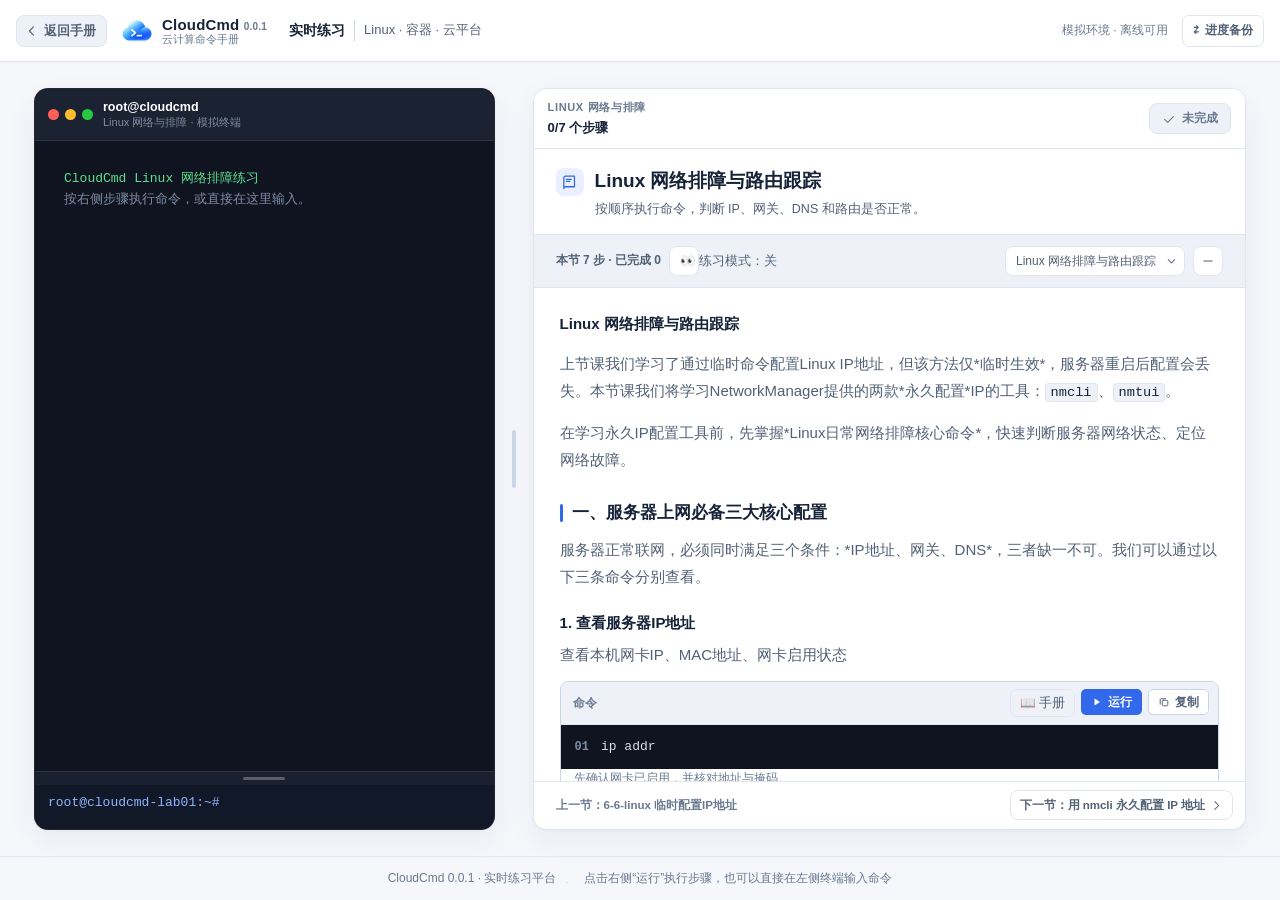
==== commit 5a27ea20: "Refresh CloudCmd branding and start version 0.0.1" ====
--- a/academy-lab.html
+++ b/academy-lab.html
@@ -3,12 +3,12 @@
 <head>
 <meta charset="UTF-8">
 <meta name="viewport" content="width=device-width, initial-scale=1, maximum-scale=1, user-scalable=no, viewport-fit=cover">
-<title>CloudCmd · 实时练习平台</title>
+<title>CloudCmd 0.0.1 · 实时练习平台</title>
 <meta name="description" content="CloudCmd 实时练习平台：左侧模拟终端，右侧步骤讲义，覆盖 Linux、Docker、Kubernetes、华为云 CLI、监控排障等场景，离线可用。">
 <meta name="theme-color" content="#2f6bff">
 <script src="assets/js/theme.js?v=20260927a"></script>
-<link rel="icon" href="data:image/svg+xml,<svg xmlns='http://www.w3.org/2000/svg' viewBox='0 0 100 100'><text y='.9em' font-size='90'>☁️</text></svg>">
-<link rel="stylesheet" href="assets/css/main.css?v=20260927d">
+<link rel="icon" type="image/png" href="assets/img/favicon.png?v=0.0.1">
+<link rel="stylesheet" href="assets/css/main.css?v=0.0.1">
 <link rel="stylesheet" href="assets/css/lab.css?v=20260927c">
 <link rel="stylesheet" href="assets/css/progress-transfer.css?v=20260927b">
 <link rel="stylesheet" href="assets/css/print.css?v=20260927a" media="print">
@@ -25,9 +25,9 @@
   </a>
 
   <a class="brand" href="index.html" id="brand-home" title="返回 CloudCmd 首页">
-    <span class="brand-logo" aria-hidden="true">☁️</span>
+    <img class="brand-logo" src="assets/img/cloudcmd-mark.png?v=0.0.1" alt="" width="32" height="32">
     <span class="brand-text">
-      <strong>CloudCmd</strong>
+      <strong>CloudCmd <span class="brand-version">0.0.1</span></strong>
       <small>云计算命令手册</small>
     </span>
   </a>
@@ -140,7 +140,7 @@
 </main>
 
 <footer class="footer lab-footer">
-  <span>CloudCmd · 实时练习平台</span>
+  <span>CloudCmd 0.0.1 · 实时练习平台</span>
   <span class="dot">·</span>
   <span class="sb-hint">点击右侧“运行”执行步骤，也可以直接在左侧终端输入命令</span>
 </footer>
@@ -170,7 +170,7 @@
 <script src="assets/js/store.js?v=20260926c"></script>
 <script src="assets/js/sync.js?v=20260927d"></script>
 <script src="assets/js/progress-transfer.js?v=20260927d"></script>
-<script src="assets/js/live-update.js?v=20260927d"></script>
+<script src="assets/js/live-update.js?v=0.0.1"></script>
 <script src="assets/js/shell.js?v=20260925a"></script>
 <script src="assets/js/lesson-judge.js?v=20260926b"></script>
 <!-- 命令实现的扩展模块：必须排在 shell.js 之后，顺序见 tools/_cmdlist.js -->
--- a/assets/css/main.css
+++ b/assets/css/main.css
@@ -106,9 +106,10 @@
 }
 .brand{display:flex;align-items:center;gap:9px;color:var(--text);flex:0 0 auto}
 .brand:hover{text-decoration:none}
-.brand-logo{font-size:22px;line-height:1}
+.brand-logo{display:block;width:32px;height:32px;object-fit:contain;flex:0 0 32px}
 .brand-text{display:flex;flex-direction:column;line-height:1.15}
 .brand-text strong{font-size:15px;letter-spacing:.2px}
+.brand-version{font-size:10px;font-weight:700;color:var(--text-faint);font-variant-numeric:tabular-nums}
 .brand-text small{font-size:11px;color:var(--text-faint)}
 
 .search-wrap{position:relative;flex:1 1 auto;max-width:560px;margin:0 auto}
@@ -792,7 +793,7 @@
      `scrollWidth > innerWidth` —— 两个值都被撑到 434，比出来是"没溢出"。 */
   .topbar{gap:8px;padding:0 10px}
   .search-wrap{min-width:0;margin:0}
-  .topbar .brand-text{display:none}      /* 只留 ☁️ 图标，把宽度让给搜索框 */
+  .topbar .brand-text{display:none}      /* 窄屏只留品牌图标，把宽度让给搜索框 */
   .topbar .icon-btn{width:34px;height:34px;flex:0 0 auto}
   .topbar .icon-btn svg{width:18px;height:18px}
   .search-kbd{display:none}
@@ -909,7 +910,8 @@
   border-radius:var(--radius);padding:8px 13px;
   font-size:12.5px;
 }
-.lab-bar-brand{font-weight:700;color:var(--text);flex:0 0 auto}
+.lab-bar-brand{display:inline-flex;align-items:center;gap:5px;font-weight:700;color:var(--text);flex:0 0 auto}
+.lab-bar-brand img{width:20px;height:20px;object-fit:contain}
 .lab-bar-sep{color:var(--border-strong)}
 .lab-bar-bc{color:var(--text-faint);flex:0 0 auto}
 .lab-bar-spacer{flex:1 1 auto;min-width:10px}
--- a/assets/css/lab.css
+++ b/assets/css/lab.css
@@ -33,7 +33,7 @@
 .back-home .ico{width:14px;height:14px}
 .brand{display:flex;align-items:center;gap:9px;flex:0 0 auto;color:var(--text)}
 .brand:hover{text-decoration:none}
-.brand-logo{font-size:22px;line-height:1}
+.brand-logo{display:block;width:32px;height:32px;object-fit:contain;flex:0 0 32px}
 .brand-text{display:flex;flex-direction:column;line-height:1.15}
 .brand-text strong{font-size:15px;letter-spacing:.2px}
 .brand-text small{font-size:11px;color:var(--text-faint)}
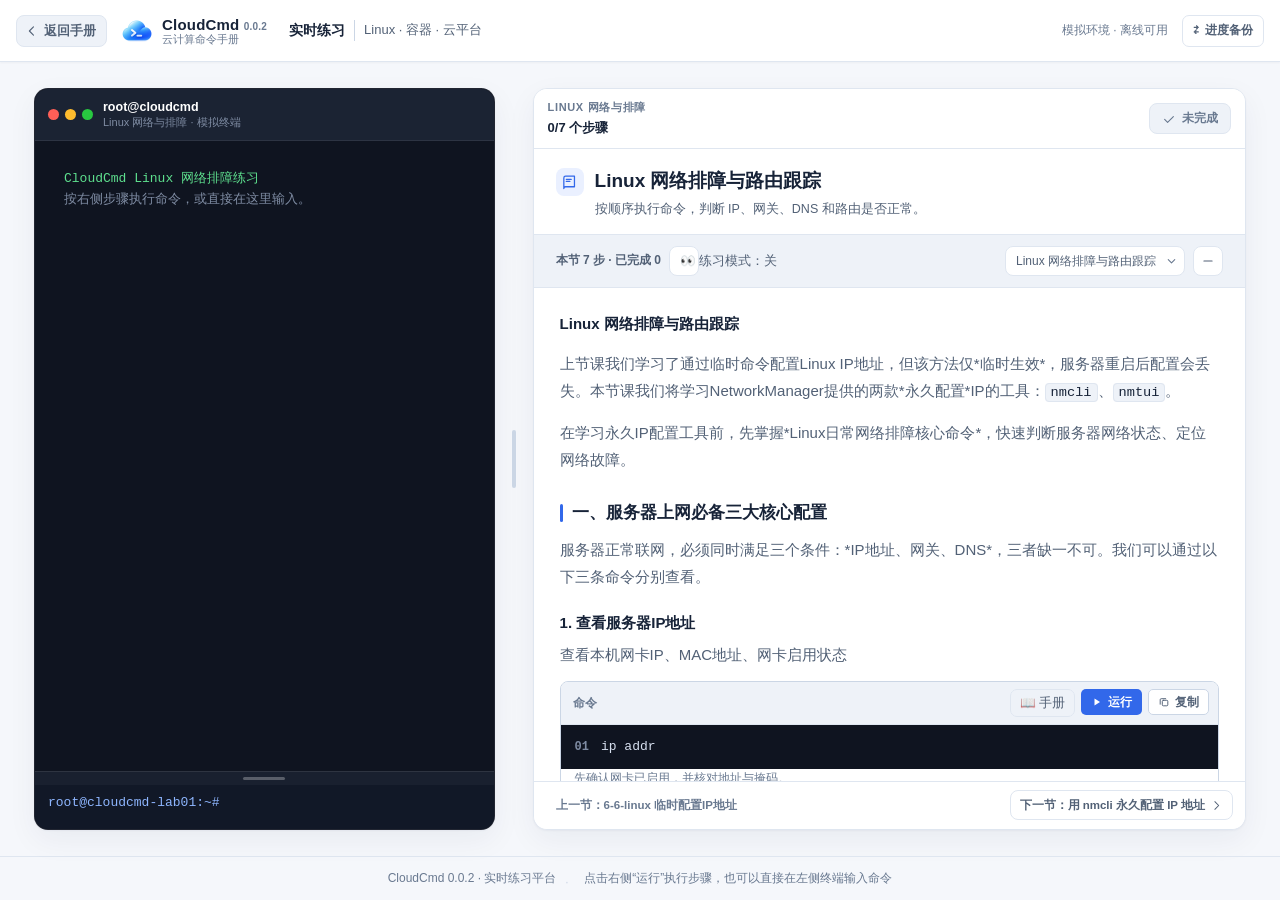
==== commit c9d2fa45: "Fix synced favorite cancellation and release 0.0.2" ====
--- a/academy-lab.html
+++ b/academy-lab.html
@@ -3,12 +3,12 @@
 <head>
 <meta charset="UTF-8">
 <meta name="viewport" content="width=device-width, initial-scale=1, maximum-scale=1, user-scalable=no, viewport-fit=cover">
-<title>CloudCmd 0.0.1 · 实时练习平台</title>
+<title>CloudCmd 0.0.2 · 实时练习平台</title>
 <meta name="description" content="CloudCmd 实时练习平台：左侧模拟终端，右侧步骤讲义，覆盖 Linux、Docker、Kubernetes、华为云 CLI、监控排障等场景，离线可用。">
 <meta name="theme-color" content="#2f6bff">
 <script src="assets/js/theme.js?v=20260927a"></script>
-<link rel="icon" type="image/png" href="assets/img/favicon.png?v=0.0.1">
-<link rel="stylesheet" href="assets/css/main.css?v=0.0.1">
+<link rel="icon" type="image/png" href="assets/img/favicon.png?v=0.0.2">
+<link rel="stylesheet" href="assets/css/main.css?v=0.0.2">
 <link rel="stylesheet" href="assets/css/lab.css?v=20260927c">
 <link rel="stylesheet" href="assets/css/progress-transfer.css?v=20260927b">
 <link rel="stylesheet" href="assets/css/print.css?v=20260927a" media="print">
@@ -25,9 +25,9 @@
   </a>
 
   <a class="brand" href="index.html" id="brand-home" title="返回 CloudCmd 首页">
-    <img class="brand-logo" src="assets/img/cloudcmd-mark.png?v=0.0.1" alt="" width="32" height="32">
+    <img class="brand-logo" src="assets/img/cloudcmd-mark.png?v=0.0.2" alt="" width="32" height="32">
     <span class="brand-text">
-      <strong>CloudCmd <span class="brand-version">0.0.1</span></strong>
+      <strong>CloudCmd <span class="brand-version">0.0.2</span></strong>
       <small>云计算命令手册</small>
     </span>
   </a>
@@ -140,7 +140,7 @@
 </main>
 
 <footer class="footer lab-footer">
-  <span>CloudCmd 0.0.1 · 实时练习平台</span>
+  <span>CloudCmd 0.0.2 · 实时练习平台</span>
   <span class="dot">·</span>
   <span class="sb-hint">点击右侧“运行”执行步骤，也可以直接在左侧终端输入命令</span>
 </footer>
@@ -167,10 +167,11 @@
 <script src="data/lessons-perf.js"></script>
 <script src="data/lessons-practice.js"></script>
 <script src="data/zz-lesson-assertions.js"></script>
-<script src="assets/js/store.js?v=20260926c"></script>
-<script src="assets/js/sync.js?v=20260927d"></script>
+<script src="assets/js/sync-marks.js?v=0.0.2"></script>
+<script src="assets/js/store.js?v=0.0.2"></script>
+<script src="assets/js/sync.js?v=0.0.2"></script>
 <script src="assets/js/progress-transfer.js?v=20260927d"></script>
-<script src="assets/js/live-update.js?v=0.0.1"></script>
+<script src="assets/js/live-update.js?v=0.0.2"></script>
 <script src="assets/js/shell.js?v=20260925a"></script>
 <script src="assets/js/lesson-judge.js?v=20260926b"></script>
 <!-- 命令实现的扩展模块：必须排在 shell.js 之后，顺序见 tools/_cmdlist.js -->
